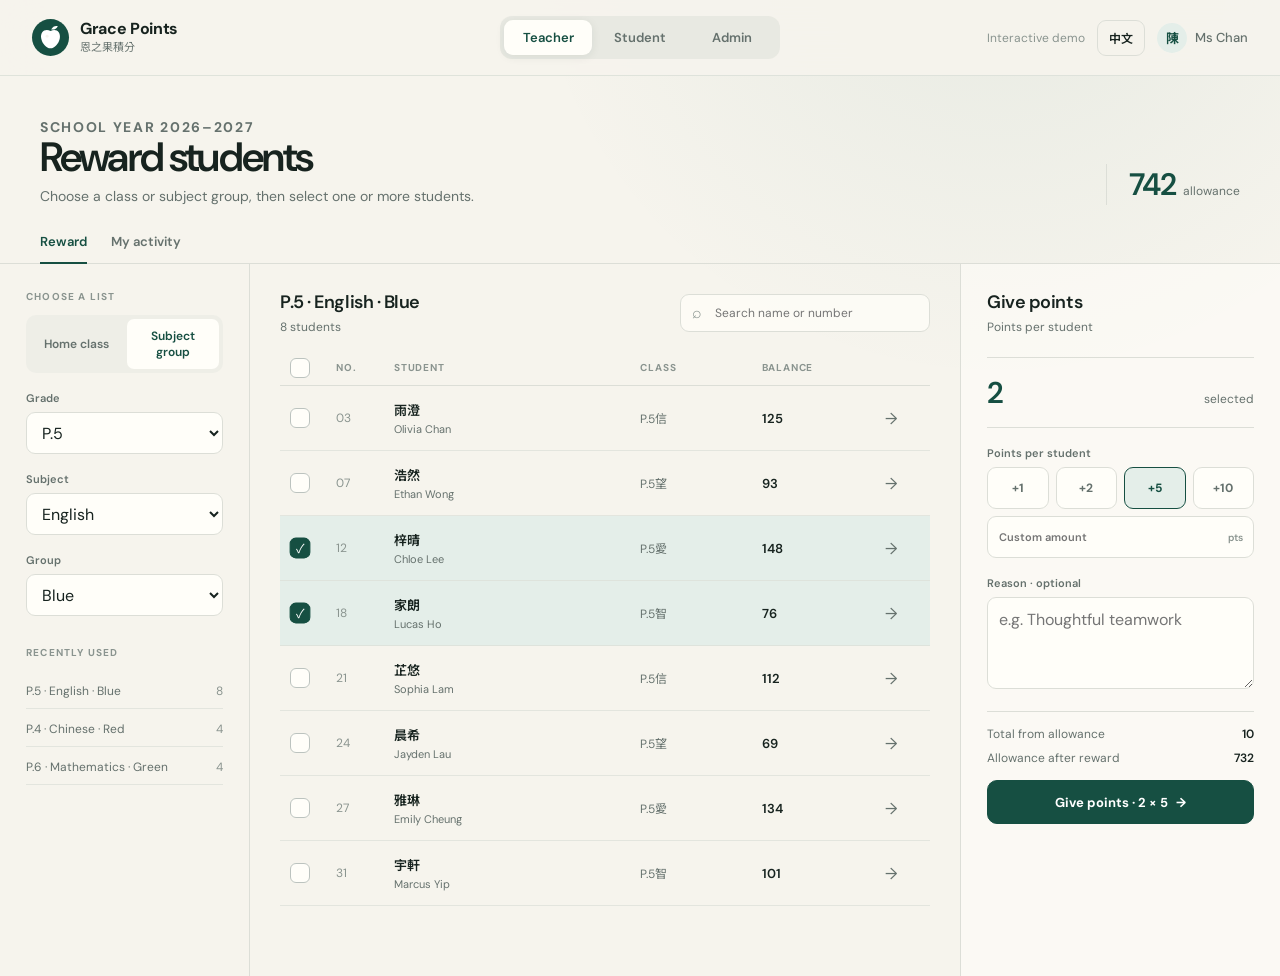
==== index.html @ 29c59f44 "Build interactive Grace Points demo" ====
<!doctype html>
<html lang="en">
  <head>
    <meta charset="UTF-8" />
    <meta name="viewport" content="width=device-width, initial-scale=1.0" />
    <meta name="theme-color" content="#164f42" />
    <meta
      name="description"
      content="Grace Points — a bilingual school reward system demo for Hong Kong primary schools."
    />
    <title>Grace Points · 恩之果積分</title>
    <link rel="preconnect" href="https://fonts.googleapis.com" />
    <link rel="preconnect" href="https://fonts.gstatic.com" crossorigin />
    <link
      href="https://fonts.googleapis.com/css2?family=DM+Sans:wght@400;500;600;700&family=Noto+Sans+TC:wght@400;500;600;700&display=swap"
      rel="stylesheet"
    />
    <link rel="stylesheet" href="styles.css" />
  </head>
  <body>
    <div class="app-shell">
      <header class="topbar">
        <button class="brand" type="button" data-role-target="teacher" aria-label="Grace Points home">
          <span class="brand-mark" aria-hidden="true">
            <svg viewBox="0 0 40 40" role="img">
              <path d="M21 8c2.4-4.1 5.7-5.7 9.8-4.8C28.9 7 25.6 8.7 21 8Z" />
              <path d="M20.1 10.4C11.7 6 4.6 12 6.2 21c1.5 8.1 7.6 15 13.8 15s12.3-6.9 13.8-15c1.6-9-5.5-15-13.7-10.6Z" />
              <circle cx="15" cy="18" r="2.2" />
            </svg>
          </span>
          <span class="brand-copy">
            <strong>Grace Points</strong>
            <small>恩之果積分</small>
          </span>
        </button>

        <nav class="role-switcher" aria-label="Demo role">
          <button class="role-button active" type="button" data-role-target="teacher">
            <span data-i18n="teacher">Teacher</span>
          </button>
          <button class="role-button" type="button" data-role-target="student">
            <span data-i18n="student">Student</span>
          </button>
          <button class="role-button" type="button" data-role-target="admin">
            <span data-i18n="admin">Admin</span>
          </button>
        </nav>

        <div class="topbar-actions">
          <span class="demo-badge" data-i18n="demo">Interactive demo</span>
          <button class="language-button" id="language-toggle" type="button" aria-label="Switch language">
            中文
          </button>
          <div class="account-identity" id="account-identity" aria-live="polite">
            <span class="avatar">陳</span>
            <span class="account-name">Ms Chan</span>
          </div>
        </div>
      </header>

      <main id="main-content" tabindex="-1"></main>

      <nav class="mobile-role-nav" aria-label="Demo role">
        <button class="mobile-role active" type="button" data-role-target="teacher">
          <span class="mobile-icon" aria-hidden="true">＋</span>
          <span data-i18n="teacher">Teacher</span>
        </button>
        <button class="mobile-role" type="button" data-role-target="student">
          <span class="mobile-icon" aria-hidden="true">◎</span>
          <span data-i18n="student">Student</span>
        </button>
        <button class="mobile-role" type="button" data-role-target="admin">
          <span class="mobile-icon" aria-hidden="true">⌁</span>
          <span data-i18n="admin">Admin</span>
        </button>
      </nav>
    </div>

    <div id="modal-root"></div>
    <div class="toast" id="toast" role="status" aria-live="polite"></div>

    <noscript>This demo needs JavaScript enabled.</noscript>
    <script src="app.js" defer></script>
  </body>
</html>
---- styles.css ----
:root {
  --ink: #17231f;
  --muted: #65716d;
  --soft: #8a948f;
  --paper: #f6f4ed;
  --surface: #fffef9;
  --surface-2: #eeeee7;
  --line: #dcded7;
  --jade: #164f42;
  --jade-2: #246c5a;
  --jade-soft: #e4eee9;
  --berry: #bd5d4c;
  --warning: #8a6123;
  --warning-soft: #f5e7c9;
  --danger: #9c4136;
  --danger-soft: #f6e2de;
  --shadow: 0 18px 60px rgba(27, 47, 40, 0.12);
  --font: "DM Sans", "Noto Sans TC", system-ui, sans-serif;
  --header-h: 76px;
}

* {
  box-sizing: border-box;
}

html {
  min-width: 320px;
  background: var(--paper);
  color: var(--ink);
  font-family: var(--font);
  scroll-behavior: smooth;
}

body {
  margin: 0;
  min-height: 100vh;
  background:
    radial-gradient(circle at 78% -10%, rgba(43, 112, 91, 0.08), transparent 30rem),
    var(--paper);
}

button,
input,
select,
textarea {
  color: inherit;
  font: inherit;
}

button {
  cursor: pointer;
}

button:focus-visible,
input:focus-visible,
select:focus-visible,
textarea:focus-visible {
  outline: 3px solid rgba(36, 108, 90, 0.24);
  outline-offset: 2px;
}

.sr-only {
  position: absolute;
  width: 1px;
  height: 1px;
  padding: 0;
  overflow: hidden;
  clip: rect(0, 0, 0, 0);
  white-space: nowrap;
  border: 0;
}

.app-shell {
  min-height: 100vh;
}

.topbar {
  position: sticky;
  top: 0;
  z-index: 30;
  display: grid;
  grid-template-columns: minmax(220px, 1fr) auto minmax(220px, 1fr);
  align-items: center;
  min-height: var(--header-h);
  padding: 0 32px;
  border-bottom: 1px solid rgba(22, 79, 66, 0.1);
  background: rgba(246, 244, 237, 0.92);
  backdrop-filter: blur(18px);
}

.brand {
  display: inline-flex;
  align-items: center;
  justify-self: start;
  gap: 11px;
  padding: 0;
  border: 0;
  background: transparent;
  text-align: left;
}

.brand-mark {
  display: grid;
  width: 37px;
  height: 37px;
  place-items: center;
  border-radius: 50%;
  background: var(--jade);
  color: #fff;
}

.brand-mark svg {
  width: 27px;
  fill: currentColor;
}

.brand-mark circle {
  fill: var(--paper);
}

.brand-copy {
  display: grid;
  line-height: 1.05;
}

.brand-copy strong {
  font-size: 16px;
  letter-spacing: -0.02em;
}

.brand-copy small {
  margin-top: 4px;
  color: var(--muted);
  font-size: 11px;
}

.role-switcher {
  display: flex;
  gap: 4px;
  padding: 4px;
  border-radius: 12px;
  background: rgba(226, 227, 220, 0.68);
}

.role-button {
  min-width: 88px;
  padding: 9px 14px;
  border: 0;
  border-radius: 9px;
  background: transparent;
  color: var(--muted);
  font-size: 13px;
  font-weight: 600;
  transition: 180ms ease;
}

.role-button:hover {
  color: var(--ink);
}

.role-button.active {
  background: var(--surface);
  box-shadow: 0 2px 10px rgba(27, 47, 40, 0.08);
  color: var(--jade);
}

.topbar-actions {
  display: flex;
  align-items: center;
  justify-self: end;
  gap: 12px;
}

.demo-badge {
  color: var(--soft);
  font-size: 12px;
}

.language-button {
  padding: 8px 11px;
  border: 1px solid var(--line);
  border-radius: 9px;
  background: transparent;
  font-size: 12px;
  font-weight: 600;
}

.language-button:hover {
  border-color: var(--jade-2);
  color: var(--jade);
}

.account-identity {
  display: flex;
  align-items: center;
  gap: 8px;
  color: var(--muted);
  font-size: 13px;
  font-weight: 500;
}

.avatar {
  display: grid;
  width: 30px;
  height: 30px;
  place-items: center;
  border-radius: 50%;
  background: var(--jade-soft);
  color: var(--jade);
  font-weight: 700;
}

#main-content {
  min-height: calc(100vh - var(--header-h));
}

.view-enter {
  animation: view-enter 420ms cubic-bezier(0.2, 0.75, 0.25, 1) both;
}

@keyframes view-enter {
  from {
    opacity: 0;
    transform: translateY(10px);
  }
  to {
    opacity: 1;
    transform: translateY(0);
  }
}

.page-heading {
  display: flex;
  align-items: flex-end;
  justify-content: space-between;
  gap: 24px;
  padding: 34px 40px 28px;
}

.eyebrow {
  margin: 0 0 7px;
  color: var(--jade-2);
  font-size: 11px;
  font-weight: 700;
  letter-spacing: 0.12em;
  text-transform: uppercase;
}

.page-heading h1,
.student-home h1,
.login-panel h1 {
  margin: 0;
  font-size: clamp(27px, 3.2vw, 43px);
  font-weight: 600;
  letter-spacing: -0.045em;
  line-height: 1.05;
}

.page-heading p,
.login-panel > p {
  max-width: 560px;
  margin: 8px 0 0;
  color: var(--muted);
  font-size: 14px;
}

.teacher-balance {
  display: flex;
  align-items: baseline;
  gap: 8px;
  padding-left: 22px;
  border-left: 1px solid var(--line);
  white-space: nowrap;
}

.teacher-balance strong {
  color: var(--jade);
  font-size: 31px;
  font-weight: 600;
  letter-spacing: -0.05em;
}

.teacher-balance span {
  color: var(--muted);
  font-size: 12px;
}

.teacher-tabs {
  display: flex;
  gap: 24px;
  padding: 0 40px;
  border-bottom: 1px solid var(--line);
}

.text-tab {
  position: relative;
  padding: 0 0 13px;
  border: 0;
  background: transparent;
  color: var(--muted);
  font-size: 13px;
  font-weight: 600;
}

.text-tab.active {
  color: var(--jade);
}

.text-tab.active::after {
  position: absolute;
  right: 0;
  bottom: -1px;
  left: 0;
  height: 2px;
  background: var(--jade);
  content: "";
}

.teacher-workspace {
  display: grid;
  grid-template-columns: 250px minmax(460px, 1fr) 320px;
  min-height: calc(100vh - 235px);
}

.scope-panel,
.reward-panel {
  padding: 26px;
}

.scope-panel {
  border-right: 1px solid var(--line);
}

.reward-panel {
  border-left: 1px solid var(--line);
  background: rgba(255, 254, 249, 0.54);
}

.sticky-panel {
  position: sticky;
  top: calc(var(--header-h) + 26px);
}

.section-label {
  display: block;
  margin-bottom: 12px;
  color: var(--soft);
  font-size: 10px;
  font-weight: 700;
  letter-spacing: 0.12em;
  text-transform: uppercase;
}

.mode-switch {
  display: grid;
  grid-template-columns: 1fr 1fr;
  gap: 4px;
  padding: 4px;
  border-radius: 10px;
  background: var(--surface-2);
}

.mode-switch button {
  padding: 9px 6px;
  border: 0;
  border-radius: 7px;
  background: transparent;
  color: var(--muted);
  font-size: 12px;
  font-weight: 600;
}

.mode-switch button.active {
  background: var(--surface);
  color: var(--jade);
}

.field-group {
  display: grid;
  gap: 7px;
  margin-top: 18px;
}

.field-group label {
  color: var(--muted);
  font-size: 11px;
  font-weight: 600;
}

.field-group select,
.field-group input,
.field-group textarea,
.custom-points input {
  width: 100%;
  border: 1px solid var(--line);
  border-radius: 9px;
  background: var(--surface);
}

.field-group select,
.field-group input {
  height: 42px;
  padding: 0 11px;
}

.field-group textarea {
  min-height: 92px;
  padding: 11px;
  resize: vertical;
}

.recent-lists {
  display: grid;
  gap: 3px;
  margin-top: 30px;
}

.recent-button {
  display: flex;
  align-items: center;
  justify-content: space-between;
  padding: 9px 0;
  border: 0;
  border-bottom: 1px solid rgba(220, 222, 215, 0.7);
  background: transparent;
  color: var(--muted);
  font-size: 12px;
  text-align: left;
}

.recent-button span:last-child {
  color: var(--soft);
}

.roster-panel {
  min-width: 0;
  padding: 26px 30px 70px;
}

.roster-toolbar {
  display: flex;
  align-items: center;
  justify-content: space-between;
  gap: 16px;
  margin-bottom: 15px;
}

.roster-title h2,
.reward-panel h2,
.activity-section h2,
.admin-section h2 {
  margin: 0;
  font-size: 18px;
  font-weight: 600;
  letter-spacing: -0.025em;
}

.roster-title p,
.reward-panel h2 + p,
.admin-section h2 + p {
  margin: 5px 0 0;
  color: var(--muted);
  font-size: 12px;
}

.search-box {
  position: relative;
  width: min(250px, 40%);
}

.search-box::before {
  position: absolute;
  top: 50%;
  left: 12px;
  color: var(--soft);
  content: "⌕";
  transform: translateY(-54%);
}

.search-box input {
  width: 100%;
  height: 38px;
  padding: 0 12px 0 34px;
  border: 1px solid var(--line);
  border-radius: 9px;
  background: rgba(255, 254, 249, 0.72);
  font-size: 12px;
}

.roster-header,
.student-row {
  display: grid;
  grid-template-columns: 36px 48px minmax(180px, 1.7fr) 0.8fr 0.75fr 44px;
  align-items: center;
  gap: 10px;
}

.roster-header {
  min-height: 36px;
  padding: 0 10px;
  border-bottom: 1px solid var(--line);
  color: var(--soft);
  font-size: 10px;
  font-weight: 700;
  letter-spacing: 0.08em;
  text-transform: uppercase;
}

.student-row {
  min-height: 65px;
  padding: 8px 10px;
  border-bottom: 1px solid rgba(220, 222, 215, 0.7);
  transition: background 160ms ease, padding 160ms ease;
}

.student-row:hover {
  background: rgba(255, 254, 249, 0.7);
}

.student-row.selected {
  background: var(--jade-soft);
}

.check-control {
  display: grid;
  width: 20px;
  height: 20px;
  place-items: center;
  border: 1px solid #bcc3bf;
  border-radius: 6px;
  background: var(--surface);
  color: transparent;
  font-size: 12px;
  transition: 160ms ease;
}

.check-control.checked {
  border-color: var(--jade);
  background: var(--jade);
  color: #fff;
  transform: scale(1.04);
}

.row-selector,
.select-all-button,
.student-detail-button {
  padding: 0;
  border: 0;
  background: transparent;
}

.student-number {
  color: var(--soft);
  font-size: 12px;
  font-variant-numeric: tabular-nums;
}

.student-name {
  display: grid;
  gap: 3px;
  min-width: 0;
}

.student-name strong {
  overflow: hidden;
  font-size: 13px;
  font-weight: 600;
  text-overflow: ellipsis;
  white-space: nowrap;
}

.student-name small {
  overflow: hidden;
  color: var(--muted);
  font-size: 11px;
  text-overflow: ellipsis;
  white-space: nowrap;
}

.class-tag {
  color: var(--muted);
  font-size: 12px;
}

.point-balance {
  font-size: 13px;
  font-weight: 600;
  font-variant-numeric: tabular-nums;
}

.student-detail-button {
  display: grid;
  width: 30px;
  height: 30px;
  place-items: center;
  border-radius: 50%;
  color: var(--muted);
}

.student-detail-button:hover {
  background: var(--surface);
  color: var(--jade);
}

.empty-state {
  padding: 64px 20px;
  color: var(--muted);
  text-align: center;
}

.empty-state strong {
  display: block;
  margin-bottom: 6px;
  color: var(--ink);
}

.reward-panel h2 + p {
  margin-bottom: 22px;
}

.selection-count {
  display: flex;
  align-items: baseline;
  justify-content: space-between;
  padding: 15px 0;
  border-top: 1px solid var(--line);
  border-bottom: 1px solid var(--line);
}

.selection-count strong {
  color: var(--jade);
  font-size: 30px;
  font-weight: 600;
  letter-spacing: -0.05em;
}

.selection-count span {
  color: var(--muted);
  font-size: 12px;
}

.quick-points {
  display: grid;
  grid-template-columns: repeat(4, 1fr);
  gap: 7px;
}

.point-button {
  height: 42px;
  border: 1px solid var(--line);
  border-radius: 9px;
  background: var(--surface);
  color: var(--muted);
  font-size: 12px;
  font-weight: 700;
  transition: 160ms ease;
}

.point-button:hover,
.point-button.active {
  border-color: var(--jade);
  background: var(--jade-soft);
  color: var(--jade);
}

.custom-points {
  position: relative;
}

.custom-points input {
  height: 42px;
  padding: 0 50px 0 11px;
}

.custom-points span {
  position: absolute;
  top: 50%;
  right: 11px;
  color: var(--soft);
  font-size: 10px;
  transform: translateY(-50%);
}

.award-summary {
  display: grid;
  gap: 8px;
  margin-top: 22px;
  padding: 14px 0;
  border-top: 1px solid var(--line);
}

.summary-row {
  display: flex;
  justify-content: space-between;
  color: var(--muted);
  font-size: 12px;
}

.summary-row strong {
  color: var(--ink);
  font-weight: 600;
}

.summary-row.negative strong {
  color: var(--danger);
}

.balance-warning {
  margin: 1px 0 10px;
  padding: 9px 10px;
  border-radius: 8px;
  background: var(--warning-soft);
  color: var(--warning);
  font-size: 11px;
  line-height: 1.4;
}

.primary-button,
.secondary-button,
.danger-button {
  display: inline-flex;
  min-height: 44px;
  align-items: center;
  justify-content: center;
  gap: 8px;
  padding: 0 16px;
  border-radius: 10px;
  font-size: 13px;
  font-weight: 700;
  transition: 180ms ease;
}

.primary-button {
  border: 1px solid var(--jade);
  background: var(--jade);
  color: #fff;
}

.primary-button:hover:not(:disabled) {
  background: var(--jade-2);
  transform: translateY(-1px);
}

.primary-button:disabled {
  cursor: not-allowed;
  opacity: 0.38;
}

.secondary-button {
  border: 1px solid var(--line);
  background: var(--surface);
  color: var(--ink);
}

.secondary-button:hover {
  border-color: var(--jade-2);
  color: var(--jade);
}

.danger-button {
  border: 1px solid var(--danger);
  background: var(--danger);
  color: #fff;
}

.full-button {
  width: 100%;
}

.mobile-points-control {
  display: none;
}

.activity-section,
.admin-content {
  padding: 30px 40px 80px;
}

.table-wrap {
  margin-top: 18px;
  overflow-x: auto;
  border-top: 1px solid var(--line);
}

.data-table {
  width: 100%;
  border-collapse: collapse;
  font-size: 12px;
  text-align: left;
}

.data-table th {
  padding: 12px 10px;
  color: var(--soft);
  font-size: 10px;
  letter-spacing: 0.08em;
  text-transform: uppercase;
}

.data-table td {
  padding: 15px 10px;
  border-top: 1px solid rgba(220, 222, 215, 0.75);
  color: var(--muted);
  vertical-align: middle;
}

.data-table td strong {
  color: var(--ink);
  font-weight: 600;
}

.inline-action {
  padding: 6px 0;
  border: 0;
  background: transparent;
  color: var(--jade-2);
  font-size: 11px;
  font-weight: 700;
}

.inline-action[disabled] {
  cursor: default;
  color: var(--soft);
}

.status-label {
  display: inline-flex;
  align-items: center;
  gap: 6px;
  white-space: nowrap;
}

.status-label::before {
  width: 7px;
  height: 7px;
  border-radius: 50%;
  background: var(--jade-2);
  content: "";
}

.status-label.reversed::before {
  background: var(--soft);
}

.student-login-view {
  display: grid;
  min-height: calc(100vh - var(--header-h));
  grid-template-columns: minmax(0, 1.1fr) minmax(420px, 0.9fr);
}

.login-atmosphere {
  position: relative;
  display: flex;
  min-height: 640px;
  flex-direction: column;
  justify-content: flex-end;
  overflow: hidden;
  padding: clamp(36px, 6vw, 84px);
  background: var(--jade);
  color: #fff;
}

.orchard-pattern {
  position: absolute;
  inset: 0;
  opacity: 0.95;
  background:
    radial-gradient(circle at 70% 24%, rgba(255, 254, 249, 0.94) 0 3.4%, transparent 3.6%),
    radial-gradient(circle at 78% 31%, rgba(189, 93, 76, 0.92) 0 8%, transparent 8.2%),
    radial-gradient(circle at 56% 45%, rgba(255, 254, 249, 0.13) 0 16%, transparent 16.2%),
    radial-gradient(circle at 18% 14%, rgba(255, 254, 249, 0.1) 0 22%, transparent 22.2%),
    linear-gradient(148deg, transparent 45%, rgba(255, 255, 255, 0.07) 45.2% 45.6%, transparent 45.8%);
  transform: scale(1.05);
  animation: atmosphere-drift 10s ease-in-out infinite alternate;
}

@keyframes atmosphere-drift {
  to {
    transform: scale(1.1) translate3d(-1%, 1%, 0);
  }
}

.login-atmosphere-copy {
  position: relative;
  max-width: 520px;
  z-index: 1;
}

.login-atmosphere-copy .eyebrow {
  color: rgba(255, 255, 255, 0.65);
}

.login-atmosphere-copy h2 {
  max-width: 480px;
  margin: 0;
  font-size: clamp(40px, 5.6vw, 76px);
  font-weight: 500;
  letter-spacing: -0.06em;
  line-height: 0.98;
}

.login-atmosphere-copy p {
  max-width: 390px;
  margin: 20px 0 0;
  color: rgba(255, 255, 255, 0.72);
  font-size: 14px;
  line-height: 1.6;
}

.login-panel-wrap {
  display: grid;
  place-items: center;
  padding: 40px;
}

.login-panel {
  width: min(430px, 100%);
}

.login-panel h1 {
  font-size: 34px;
}

.choice-row {
  display: grid;
  grid-template-columns: repeat(6, 1fr);
  gap: 6px;
}

.choice-row.classes {
  grid-template-columns: repeat(4, 1fr);
}

.choice-button {
  height: 42px;
  border: 1px solid var(--line);
  border-radius: 9px;
  background: var(--surface);
  color: var(--muted);
  font-weight: 600;
}

.choice-button.active {
  border-color: var(--jade);
  background: var(--jade-soft);
  color: var(--jade);
}

.number-display {
  display: flex;
  height: 52px;
  align-items: center;
  justify-content: space-between;
  padding: 0 16px;
  border: 1px solid var(--line);
  border-radius: 10px;
  background: var(--surface);
}

.number-display span {
  color: var(--muted);
  font-size: 12px;
}

.number-display strong {
  min-width: 26px;
  color: var(--jade);
  font-size: 21px;
  text-align: right;
}

.number-pad {
  display: grid;
  grid-template-columns: repeat(3, 1fr);
  gap: 7px;
  margin-top: 8px;
}

.number-key {
  height: 45px;
  border: 1px solid var(--line);
  border-radius: 9px;
  background: transparent;
  font-weight: 600;
}

.number-key:hover {
  background: var(--surface);
}

.demo-hint {
  margin-top: 14px;
  padding-top: 14px;
  border-top: 1px solid var(--line);
  color: var(--muted);
  font-size: 11px;
}

.demo-hint button {
  padding: 0;
  border: 0;
  background: transparent;
  color: var(--jade);
  font-weight: 700;
}

.login-error {
  min-height: 17px;
  margin: 8px 0 0;
  color: var(--danger);
  font-size: 11px;
}

.student-home {
  padding: 38px 6vw 90px;
}

.student-topline {
  display: flex;
  align-items: flex-start;
  justify-content: space-between;
  gap: 20px;
}

.student-balance-stage {
  display: grid;
  min-height: 270px;
  grid-template-columns: 1fr auto;
  align-items: end;
  margin-top: 36px;
  padding: clamp(28px, 5vw, 64px);
  overflow: hidden;
  border-radius: 20px;
  background: var(--jade);
  color: #fff;
}

.student-balance-stage > div:first-child {
  align-self: center;
}

.student-balance-stage span {
  color: rgba(255, 255, 255, 0.65);
  font-size: 12px;
}

.student-balance-stage strong {
  display: block;
  margin-top: 6px;
  font-size: clamp(65px, 12vw, 132px);
  font-weight: 500;
  letter-spacing: -0.08em;
  line-height: 0.8;
}

.balance-fruit {
  position: relative;
  width: clamp(120px, 18vw, 220px);
  aspect-ratio: 1;
  border: 1px solid rgba(255, 255, 255, 0.24);
  border-radius: 50%;
}

.balance-fruit::before,
.balance-fruit::after {
  position: absolute;
  border-radius: 50%;
  content: "";
}

.balance-fruit::before {
  inset: 18%;
  background: var(--berry);
}

.balance-fruit::after {
  width: 17%;
  height: 17%;
  top: 17%;
  right: 23%;
  background: #fff;
}

.history-layout {
  display: grid;
  grid-template-columns: minmax(0, 1fr) 240px;
  gap: 56px;
  margin-top: 46px;
}

.history-list {
  border-top: 1px solid var(--line);
}

.history-row {
  display: grid;
  grid-template-columns: 50px minmax(180px, 1fr) 130px 90px;
  align-items: center;
  gap: 12px;
  min-height: 74px;
  border-bottom: 1px solid var(--line);
}

.history-icon {
  display: grid;
  width: 34px;
  height: 34px;
  place-items: center;
  border-radius: 50%;
  background: var(--jade-soft);
  color: var(--jade);
  font-weight: 700;
}

.history-icon.redeem {
  background: var(--danger-soft);
  color: var(--danger);
}

.history-copy strong {
  display: block;
  font-size: 13px;
  font-weight: 600;
}

.history-copy small,
.history-meta {
  color: var(--muted);
  font-size: 11px;
}

.history-amount {
  font-weight: 700;
  text-align: right;
}

.history-amount.positive {
  color: var(--jade);
}

.history-amount.negative {
  color: var(--danger);
}

.year-summary {
  position: sticky;
  top: calc(var(--header-h) + 30px);
  align-self: start;
  padding-left: 22px;
  border-left: 1px solid var(--line);
}

.year-summary dl {
  margin: 0;
}

.year-summary div {
  padding: 13px 0;
  border-bottom: 1px solid var(--line);
}

.year-summary dt {
  color: var(--muted);
  font-size: 11px;
}

.year-summary dd {
  margin: 4px 0 0;
  font-size: 19px;
  font-weight: 600;
}

.admin-metrics {
  display: grid;
  grid-template-columns: repeat(4, 1fr);
  border-top: 1px solid var(--line);
  border-bottom: 1px solid var(--line);
}

.metric {
  padding: 24px 26px;
  border-right: 1px solid var(--line);
}

.metric:last-child {
  border-right: 0;
}

.metric span {
  color: var(--muted);
  font-size: 11px;
}

.metric strong {
  display: block;
  margin-top: 7px;
  font-size: 29px;
  font-weight: 600;
  letter-spacing: -0.05em;
}

.admin-grid {
  display: grid;
  grid-template-columns: minmax(0, 1.35fr) minmax(300px, 0.65fr);
  gap: 56px;
  margin-top: 42px;
}

.admin-section-heading {
  display: flex;
  align-items: flex-start;
  justify-content: space-between;
  gap: 16px;
}

.teacher-spending-list {
  margin-top: 22px;
  border-top: 1px solid var(--line);
}

.spending-row {
  display: grid;
  grid-template-columns: minmax(120px, 0.8fr) minmax(140px, 1.4fr) 62px 62px 76px;
  align-items: center;
  gap: 16px;
  min-height: 61px;
  border-bottom: 1px solid var(--line);
  font-size: 12px;
}

.spending-name strong {
  display: block;
}

.spending-name small {
  color: var(--muted);
}

.spending-track {
  height: 5px;
  overflow: hidden;
  border-radius: 5px;
  background: var(--surface-2);
}

.spending-fill {
  height: 100%;
  border-radius: inherit;
  background: var(--jade-2);
  transform-origin: left;
  animation: grow-bar 700ms 140ms cubic-bezier(0.2, 0.75, 0.25, 1) both;
}

@keyframes grow-bar {
  from { transform: scaleX(0); }
  to { transform: scaleX(1); }
}

.negative-number {
  color: var(--danger);
}

.rollover-panel {
  padding: 25px;
  border-radius: 16px;
  background: var(--jade);
  color: #fff;
}

.rollover-panel .eyebrow {
  color: rgba(255, 255, 255, 0.62);
}

.rollover-panel h2 {
  max-width: 250px;
  font-size: 26px;
  line-height: 1.1;
}

.rollover-panel p {
  color: rgba(255, 255, 255, 0.67);
  line-height: 1.5;
}

.rollover-list {
  display: grid;
  gap: 9px;
  margin: 22px 0;
  padding: 0;
  list-style: none;
  color: rgba(255, 255, 255, 0.82);
  font-size: 12px;
}

.rollover-list li::before {
  margin-right: 8px;
  color: #bcd7cd;
  content: "✓";
}

.rollover-panel .secondary-button {
  border-color: rgba(255, 255, 255, 0.22);
  background: #fff;
  color: var(--jade);
}

.modal-backdrop {
  position: fixed;
  inset: 0;
  z-index: 80;
  display: grid;
  place-items: center;
  padding: 20px;
  background: rgba(14, 28, 23, 0.48);
  backdrop-filter: blur(7px);
  animation: fade-in 180ms ease both;
}

@keyframes fade-in {
  from { opacity: 0; }
  to { opacity: 1; }
}

.modal {
  width: min(480px, 100%);
  max-height: min(720px, 88vh);
  overflow-y: auto;
  padding: 28px;
  border-radius: 17px;
  background: var(--surface);
  box-shadow: var(--shadow);
  animation: modal-enter 240ms cubic-bezier(0.2, 0.75, 0.25, 1) both;
}

@keyframes modal-enter {
  from { opacity: 0; transform: translateY(14px) scale(0.98); }
  to { opacity: 1; transform: translateY(0) scale(1); }
}

.modal-kicker {
  color: var(--jade-2);
  font-size: 10px;
  font-weight: 700;
  letter-spacing: 0.12em;
  text-transform: uppercase;
}

.modal h2 {
  margin: 8px 0 9px;
  font-size: 27px;
  font-weight: 600;
  letter-spacing: -0.04em;
}

.modal p {
  color: var(--muted);
  font-size: 13px;
  line-height: 1.55;
}

.modal-summary {
  margin: 22px 0;
  padding: 14px 0;
  border-top: 1px solid var(--line);
  border-bottom: 1px solid var(--line);
}

.modal-actions {
  display: flex;
  justify-content: flex-end;
  gap: 9px;
  margin-top: 22px;
}

.toast {
  position: fixed;
  right: 24px;
  bottom: 24px;
  z-index: 120;
  max-width: min(390px, calc(100vw - 32px));
  padding: 13px 17px;
  border-radius: 10px;
  background: var(--ink);
  box-shadow: var(--shadow);
  color: #fff;
  font-size: 12px;
  opacity: 0;
  pointer-events: none;
  transform: translateY(12px);
  transition: 220ms ease;
}

.toast.show {
  opacity: 1;
  transform: translateY(0);
}

.mobile-role-nav {
  display: none;
}

@media (max-width: 1080px) {
  .teacher-workspace {
    grid-template-columns: 210px minmax(410px, 1fr) 280px;
  }

  .scope-panel,
  .reward-panel {
    padding: 22px 18px;
  }

  .roster-panel {
    padding-right: 20px;
    padding-left: 20px;
  }

  .student-row,
  .roster-header {
    grid-template-columns: 34px 38px minmax(150px, 1.7fr) 0.7fr 0.65fr 36px;
  }

  .topbar {
    padding: 0 22px;
  }

  .demo-badge,
  .account-name {
    display: none;
  }
}

@media (max-width: 860px) {
  :root {
    --header-h: 66px;
  }

  body {
    padding-bottom: 68px;
  }

  .topbar {
    grid-template-columns: 1fr auto;
    min-height: var(--header-h);
    padding: 0 17px;
  }

  .role-switcher,
  .account-identity {
    display: none;
  }

  .brand-mark {
    width: 34px;
    height: 34px;
  }

  .brand-copy strong {
    font-size: 14px;
  }

  .topbar-actions {
    grid-column: 2;
  }

  .mobile-role-nav {
    position: fixed;
    right: 0;
    bottom: 0;
    left: 0;
    z-index: 50;
    display: grid;
    grid-template-columns: repeat(3, 1fr);
    min-height: 68px;
    border-top: 1px solid var(--line);
    background: rgba(255, 254, 249, 0.96);
    backdrop-filter: blur(18px);
  }

  .mobile-role {
    display: grid;
    place-content: center;
    gap: 3px;
    border: 0;
    background: transparent;
    color: var(--soft);
    font-size: 10px;
    font-weight: 600;
  }

  .mobile-role.active {
    color: var(--jade);
  }

  .mobile-icon {
    font-size: 18px;
    line-height: 1;
  }

  .page-heading {
    align-items: flex-start;
    padding: 25px 20px 21px;
  }

  .page-heading h1 {
    font-size: 29px;
  }

  .page-heading p {
    font-size: 12px;
  }

  .teacher-balance {
    padding-left: 15px;
  }

  .teacher-balance strong {
    font-size: 24px;
  }

  .teacher-tabs {
    padding: 0 20px;
  }

  .teacher-workspace {
    display: block;
  }

  .scope-panel {
    border-right: 0;
    border-bottom: 1px solid var(--line);
  }

  .scope-panel .sticky-panel {
    position: static;
    display: grid;
    grid-template-columns: 1fr 1fr 1fr;
    gap: 10px;
  }

  .scope-panel .section-label,
  .scope-panel .mode-switch,
  .scope-panel .recent-lists,
  .scope-panel .field-group:first-of-type {
    display: none;
  }

  .scope-panel .field-group {
    margin-top: 0;
  }

  .roster-panel {
    padding: 21px 20px;
  }

  .reward-panel {
    position: sticky;
    bottom: 68px;
    z-index: 20;
    padding: 15px 20px;
    border-top: 1px solid var(--line);
    border-left: 0;
    background: rgba(255, 254, 249, 0.97);
    backdrop-filter: blur(16px);
  }

  .reward-panel .sticky-panel {
    position: static;
    display: grid;
    grid-template-columns: 76px minmax(0, 1fr);
    align-items: center;
    gap: 12px;
  }

  .reward-panel h2,
  .reward-panel h2 + p,
  .reward-panel .selection-count,
  .reward-panel .field-group,
  .reward-panel .award-summary,
  .reward-panel .balance-warning {
    display: none;
  }

  .reward-panel .quick-points {
    display: flex;
  }

  .reward-panel .point-button {
    width: 42px;
  }

  .reward-panel .custom-points {
    display: none;
  }

  .mobile-points-control {
    position: relative;
    display: block;
  }

  .mobile-points-control input {
    width: 100%;
    height: 44px;
    padding: 0 27px 0 10px;
    border: 1px solid var(--line);
    border-radius: 10px;
    background: var(--surface);
    font-weight: 700;
  }

  .mobile-points-control span {
    position: absolute;
    top: 50%;
    right: 9px;
    color: var(--soft);
    font-size: 9px;
    transform: translateY(-50%);
  }

  .reward-panel .primary-button {
    width: 100%;
    white-space: nowrap;
  }

  .activity-section,
  .admin-content {
    padding: 24px 20px 80px;
  }

  .student-login-view {
    display: block;
  }

  .login-atmosphere {
    min-height: 280px;
    justify-content: flex-end;
    padding: 34px 24px;
  }

  .login-atmosphere-copy h2 {
    max-width: 310px;
    font-size: 43px;
  }

  .login-atmosphere-copy p {
    display: none;
  }

  .login-panel-wrap {
    padding: 32px 20px 55px;
  }

  .student-home {
    padding: 26px 20px 70px;
  }

  .student-balance-stage {
    min-height: 230px;
    margin-top: 25px;
    padding: 28px;
  }

  .history-layout {
    display: block;
    margin-top: 34px;
  }

  .year-summary {
    position: static;
    margin-top: 32px;
    padding-left: 0;
    border-top: 1px solid var(--line);
    border-left: 0;
  }

  .admin-metrics {
    grid-template-columns: 1fr 1fr;
  }

  .metric:nth-child(2) {
    border-right: 0;
  }

  .metric:nth-child(-n + 2) {
    border-bottom: 1px solid var(--line);
  }

  .admin-grid {
    display: block;
  }

  .rollover-panel {
    margin-top: 38px;
  }
}

@media (max-width: 560px) {
  .brand-copy small {
    display: none;
  }

  .page-heading {
    display: block;
  }

  .teacher-balance {
    margin-top: 18px;
    padding: 10px 0 0;
    border-top: 1px solid var(--line);
    border-left: 0;
  }

  .scope-panel .sticky-panel {
    grid-template-columns: repeat(2, 1fr);
  }

  .scope-panel .field-group:last-of-type {
    grid-column: 1 / -1;
  }

  .roster-toolbar {
    display: block;
  }

  .search-box {
    width: 100%;
    margin-top: 13px;
  }

  .roster-header,
  .student-row {
    grid-template-columns: 31px 30px minmax(140px, 1fr) 55px 31px;
  }

  .roster-header span:nth-child(4),
  .student-row .class-tag {
    display: none;
  }

  .roster-header span:nth-child(5),
  .student-row .point-balance {
    grid-column: 4;
  }

  .roster-header span:nth-child(6),
  .student-row .student-detail-button {
    grid-column: 5;
  }

  .student-row {
    min-height: 61px;
    padding-right: 4px;
    padding-left: 4px;
  }

  .roster-header {
    padding-right: 4px;
    padding-left: 4px;
  }

  .quick-points .point-button:nth-child(3),
  .quick-points .point-button:nth-child(4) {
    display: none;
  }

  .student-topline {
    display: block;
  }

  .student-topline .secondary-button {
    margin-top: 16px;
  }

  .student-balance-stage {
    min-height: 200px;
  }

  .balance-fruit {
    width: 100px;
    margin-right: -34px;
  }

  .history-row {
    grid-template-columns: 42px minmax(135px, 1fr) 64px;
    gap: 7px;
  }

  .history-meta {
    display: none;
  }

  .admin-metrics {
    grid-template-columns: 1fr 1fr;
  }

  .metric {
    padding: 18px;
  }

  .metric strong {
    font-size: 23px;
  }

  .spending-row {
    grid-template-columns: minmax(100px, 1fr) 54px 54px 64px;
  }

  .spending-track {
    display: none;
  }

  .admin-section-heading {
    display: block;
  }

  .admin-section-heading .secondary-button {
    margin-top: 14px;
  }

  .modal {
    padding: 23px;
  }

  .toast {
    right: 16px;
    bottom: 84px;
    left: 16px;
  }
}

@media (prefers-reduced-motion: reduce) {
  *,
  *::before,
  *::after {
    scroll-behavior: auto !important;
    animation-duration: 0.01ms !important;
    animation-iteration-count: 1 !important;
    transition-duration: 0.01ms !important;
  }
}
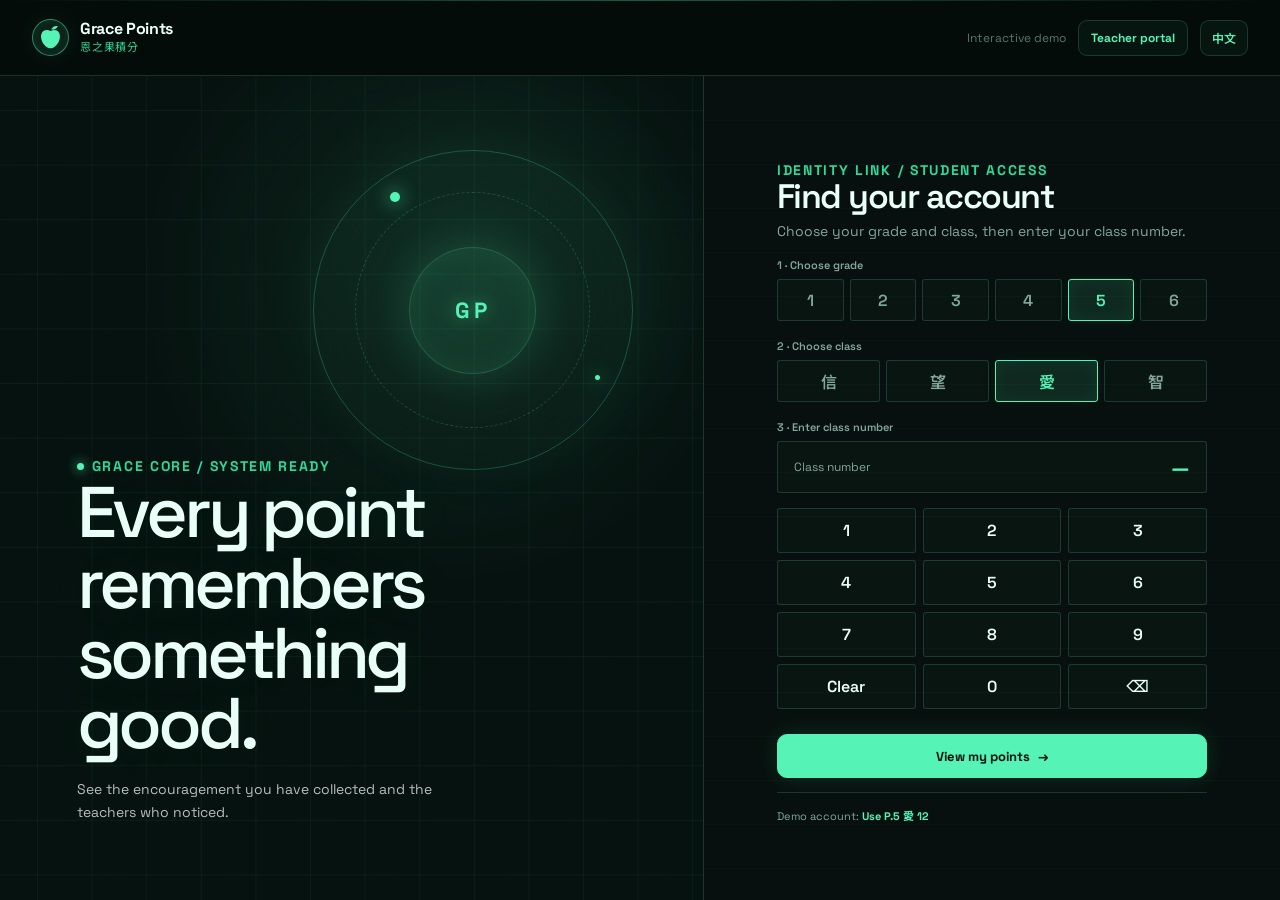
==== commit e60ef753: "Reimagine Grace Points as cyber command system" ====
--- a/index.html
+++ b/index.html
@@ -12,15 +12,15 @@
     <link rel="preconnect" href="https://fonts.googleapis.com" />
     <link rel="preconnect" href="https://fonts.gstatic.com" crossorigin />
     <link
-      href="https://fonts.googleapis.com/css2?family=DM+Sans:wght@400;500;600;700&family=Noto+Sans+TC:wght@400;500;600;700&display=swap"
+      href="https://fonts.googleapis.com/css2?family=Noto+Sans+TC:wght@400;500;600;700&family=Space+Grotesk:wght@400;500;600;700&display=swap"
       rel="stylesheet"
     />
-    <link rel="stylesheet" href="styles.css" />
+    <link rel="stylesheet" href="styles.css?v=4" />
   </head>
-  <body>
+  <body data-page="student">
     <div class="app-shell">
-      <header class="topbar">
-        <button class="brand" type="button" data-role-target="teacher" aria-label="Grace Points home">
+      <header class="topbar page-topbar">
+        <a class="brand" href="index.html" aria-label="Grace Points student home">
           <span class="brand-mark" aria-hidden="true">
             <svg viewBox="0 0 40 40" role="img">
               <path d="M21 8c2.4-4.1 5.7-5.7 9.8-4.8C28.9 7 25.6 8.7 21 8Z" />
@@ -32,54 +32,24 @@
             <strong>Grace Points</strong>
             <small>恩之果積分</small>
           </span>
-        </button>
-
-        <nav class="role-switcher" aria-label="Demo role">
-          <button class="role-button active" type="button" data-role-target="teacher">
-            <span data-i18n="teacher">Teacher</span>
-          </button>
-          <button class="role-button" type="button" data-role-target="student">
-            <span data-i18n="student">Student</span>
-          </button>
-          <button class="role-button" type="button" data-role-target="admin">
-            <span data-i18n="admin">Admin</span>
-          </button>
-        </nav>
+        </a>
 
         <div class="topbar-actions">
           <span class="demo-badge" data-i18n="demo">Interactive demo</span>
+          <a class="portal-link" href="teacher.html" data-i18n="teacherPortal">Teacher portal</a>
           <button class="language-button" id="language-toggle" type="button" aria-label="Switch language">
             中文
           </button>
-          <div class="account-identity" id="account-identity" aria-live="polite">
-            <span class="avatar">陳</span>
-            <span class="account-name">Ms Chan</span>
-          </div>
         </div>
       </header>
 
       <main id="main-content" tabindex="-1"></main>
-
-      <nav class="mobile-role-nav" aria-label="Demo role">
-        <button class="mobile-role active" type="button" data-role-target="teacher">
-          <span class="mobile-icon" aria-hidden="true">＋</span>
-          <span data-i18n="teacher">Teacher</span>
-        </button>
-        <button class="mobile-role" type="button" data-role-target="student">
-          <span class="mobile-icon" aria-hidden="true">◎</span>
-          <span data-i18n="student">Student</span>
-        </button>
-        <button class="mobile-role" type="button" data-role-target="admin">
-          <span class="mobile-icon" aria-hidden="true">⌁</span>
-          <span data-i18n="admin">Admin</span>
-        </button>
-      </nav>
     </div>
 
     <div id="modal-root"></div>
     <div class="toast" id="toast" role="status" aria-live="polite"></div>
 
     <noscript>This demo needs JavaScript enabled.</noscript>
-    <script src="app.js" defer></script>
+    <script src="app.js?v=4" defer></script>
   </body>
 </html>
--- a/styles.css
+++ b/styles.css
@@ -1429,6 +1429,57 @@
   }
 }
 
+@media (min-width: 861px) and (max-height: 800px) {
+  .page-heading {
+    padding-top: 25px;
+    padding-bottom: 20px;
+  }
+
+  .scope-panel,
+  .reward-panel {
+    padding-top: 18px;
+    padding-bottom: 18px;
+  }
+
+  .roster-panel {
+    padding-top: 18px;
+  }
+
+  .reward-panel h2 + p {
+    margin-bottom: 12px;
+  }
+
+  .selection-count {
+    padding: 9px 0;
+  }
+
+  .selection-count strong {
+    font-size: 25px;
+  }
+
+  .reward-panel .field-group {
+    margin-top: 11px;
+  }
+
+  .reward-panel .point-button,
+  .reward-panel .custom-points input {
+    height: 36px;
+  }
+
+  .reward-panel .field-group textarea {
+    min-height: 54px;
+  }
+
+  .award-summary {
+    margin-top: 11px;
+    padding: 8px 0;
+  }
+
+  .reward-panel .primary-button {
+    min-height: 40px;
+  }
+}
+
 @media (max-width: 860px) {
   :root {
     --header-h: 66px;
@@ -1827,6 +1878,1414 @@
   }
 }
 
+.page-topbar {
+  grid-template-columns: minmax(210px, 1fr) auto;
+}
+
+.brand {
+  color: inherit;
+  text-decoration: none;
+}
+
+.portal-link {
+  display: inline-flex;
+  min-height: 36px;
+  align-items: center;
+  justify-content: center;
+  padding: 0 12px;
+  border: 1px solid var(--line);
+  border-radius: 9px;
+  background: var(--surface);
+  color: var(--jade);
+  font-size: 12px;
+  font-weight: 700;
+  text-decoration: none;
+}
+
+.portal-link:hover {
+  border-color: var(--jade-2);
+}
+
+.portal-link.subtle-link {
+  border-color: transparent;
+  background: transparent;
+  color: var(--muted);
+}
+
+[hidden] {
+  display: none !important;
+}
+
+.teacher-page {
+  min-height: calc(100vh - var(--header-h));
+}
+
+.compact-teacher-bar {
+  display: flex;
+  min-height: 58px;
+  align-items: stretch;
+  justify-content: space-between;
+  border-bottom: 1px solid var(--line);
+}
+
+.compact-teacher-bar .teacher-tabs {
+  align-items: flex-end;
+  padding: 0 28px;
+  border-bottom: 0;
+}
+
+.compact-balance {
+  align-self: center;
+  margin-right: 28px;
+}
+
+.compact-balance strong {
+  font-size: 23px;
+}
+
+.compact-workspace {
+  position: relative;
+  min-height: calc(100vh - var(--header-h) - 58px);
+}
+
+.compact-roster-panel {
+  padding: 0 28px 20px;
+}
+
+.filter-toolbar {
+  display: grid;
+  grid-template-columns: 190px 105px 125px minmax(230px, 1fr);
+  gap: 10px;
+  align-items: end;
+  margin: 0 -28px;
+  padding: 12px 28px;
+  border-bottom: 1px solid var(--line);
+  background: rgba(255, 254, 249, 0.48);
+}
+
+.filter-toolbar:has(#group-filter) {
+  grid-template-columns: 190px 105px 140px 125px minmax(210px, 1fr);
+}
+
+.compact-mode-switch {
+  height: 38px;
+}
+
+.compact-field {
+  display: grid;
+  gap: 4px;
+  min-width: 0;
+}
+
+.compact-field > span,
+.compose-label {
+  color: var(--soft);
+  font-size: 9px;
+  font-weight: 700;
+  letter-spacing: 0.08em;
+  text-transform: uppercase;
+}
+
+.compact-field select {
+  width: 100%;
+  height: 38px;
+  padding: 0 10px;
+  border: 1px solid var(--line);
+  border-radius: 8px;
+  background: var(--surface);
+  font-size: 12px;
+}
+
+.compact-search {
+  width: 100%;
+}
+
+.compact-search input {
+  height: 38px;
+}
+
+.compact-roster-toolbar {
+  min-height: 58px;
+  margin: 0;
+}
+
+.compact-roster-panel .student-row {
+  min-height: 52px;
+}
+
+.reward-compose {
+  position: sticky;
+  bottom: 0;
+  z-index: 24;
+  display: grid;
+  grid-template-columns: 150px minmax(270px, 0.8fr) minmax(260px, 1fr) 138px;
+  gap: 18px;
+  align-items: center;
+  min-height: 82px;
+  padding: 10px 28px;
+  border-top: 1px solid rgba(22, 79, 66, 0.18);
+  background: rgba(255, 254, 249, 0.97);
+  box-shadow: 0 -12px 36px rgba(27, 47, 40, 0.07);
+  backdrop-filter: blur(18px);
+}
+
+.compose-selection {
+  display: grid;
+  grid-template-columns: auto 1fr;
+  align-items: baseline;
+  column-gap: 8px;
+}
+
+.compose-selection > strong {
+  color: var(--jade);
+  font-size: 26px;
+  letter-spacing: -0.05em;
+}
+
+.compose-selection > span {
+  color: var(--muted);
+  font-size: 11px;
+}
+
+.compact-summary {
+  grid-column: 1 / -1;
+  display: flex;
+  gap: 10px;
+  margin: 1px 0 0;
+  padding: 0;
+  border: 0;
+}
+
+.compact-summary .summary-row {
+  display: inline-flex;
+  gap: 4px;
+  font-size: 9px;
+}
+
+.compose-points {
+  display: grid;
+  grid-template-columns: auto 1fr 72px;
+  gap: 8px;
+  align-items: center;
+}
+
+.compose-points .compose-label {
+  grid-column: 1 / -1;
+}
+
+.compose-points .quick-points {
+  grid-template-columns: repeat(4, minmax(42px, 1fr));
+}
+
+.compose-points .point-button,
+.compact-custom input {
+  height: 36px;
+}
+
+.compact-custom {
+  display: block;
+}
+
+.compose-reason {
+  display: grid;
+  gap: 5px;
+}
+
+.compose-reason input {
+  width: 100%;
+  height: 40px;
+  padding: 0 12px;
+  border: 1px solid var(--line);
+  border-radius: 9px;
+  background: var(--surface);
+  font-size: 12px;
+}
+
+.compact-send {
+  width: 138px;
+  min-height: 42px;
+  white-space: nowrap;
+}
+
+.compose-warning {
+  position: absolute;
+  right: 28px;
+  bottom: calc(100% + 8px);
+  width: min(360px, calc(100vw - 40px));
+  margin: 0;
+  box-shadow: var(--shadow);
+}
+
+.pin-field input {
+  height: 54px;
+  text-align: center;
+  font-size: 24px;
+  font-weight: 700;
+  letter-spacing: 0.45em;
+}
+
+.pin-hint {
+  margin: 10px 0 0 !important;
+  color: var(--jade) !important;
+  font-size: 11px !important;
+  font-weight: 700;
+}
+
+@media (max-width: 900px) {
+  body {
+    padding-bottom: 0;
+  }
+
+  .page-topbar {
+    grid-template-columns: 1fr auto;
+  }
+
+  .compact-teacher-bar {
+    min-height: 52px;
+  }
+
+  .compact-teacher-bar .teacher-tabs {
+    padding: 0 18px;
+  }
+
+  .compact-balance {
+    margin: 0 18px 0 0;
+    padding: 0;
+    border: 0;
+  }
+
+  .filter-toolbar,
+  .filter-toolbar:has(#group-filter) {
+    grid-template-columns: 1.1fr 0.7fr 0.8fr;
+    margin: 0 -18px;
+    padding: 11px 18px;
+  }
+
+  .compact-mode-switch {
+    grid-column: 1;
+  }
+
+  .compact-search {
+    grid-column: 1 / -1;
+  }
+
+  .compact-roster-panel {
+    padding-right: 18px;
+    padding-left: 18px;
+  }
+
+  .reward-compose {
+    grid-template-columns: 90px minmax(230px, 1fr) 126px;
+    gap: 10px;
+    padding: 10px 18px;
+  }
+
+  .compose-selection {
+    grid-row: 1 / span 2;
+  }
+
+  .compose-points {
+    grid-column: 2 / 4;
+  }
+
+  .compose-reason {
+    grid-column: 2;
+  }
+
+  .compact-send {
+    grid-column: 3;
+    width: 126px;
+  }
+}
+
+@media (max-width: 600px) {
+  .page-topbar {
+    min-height: 62px;
+    padding: 0 14px;
+  }
+
+  .topbar-actions {
+    gap: 6px;
+  }
+
+  .portal-link {
+    min-height: 34px;
+    padding: 0 8px;
+    font-size: 10px;
+  }
+
+  .subtle-link,
+  .demo-badge {
+    display: none;
+  }
+
+  .compact-teacher-bar {
+    position: sticky;
+    top: var(--header-h);
+    z-index: 22;
+    background: rgba(246, 244, 237, 0.96);
+    backdrop-filter: blur(16px);
+  }
+
+  .compact-balance strong {
+    font-size: 20px;
+  }
+
+  .filter-toolbar,
+  .filter-toolbar:has(#group-filter) {
+    grid-template-columns: repeat(2, minmax(0, 1fr));
+  }
+
+  .compact-mode-switch,
+  .compact-search {
+    grid-column: 1 / -1;
+  }
+
+  .compact-roster-toolbar {
+    padding-top: 14px;
+  }
+
+  .compact-roster-panel .student-row {
+    min-height: 54px;
+  }
+
+  .reward-compose {
+    grid-template-columns: 66px minmax(0, 1fr) 112px;
+    gap: 8px;
+    min-height: 126px;
+    padding: 9px 12px;
+  }
+
+  .compose-selection {
+    grid-row: 1;
+  }
+
+  .compose-selection > strong {
+    font-size: 23px;
+  }
+
+  .compact-summary {
+    display: none;
+  }
+
+  .compose-points {
+    grid-column: 2 / 4;
+    grid-template-columns: 1fr 58px;
+  }
+
+  .compose-points .compose-label {
+    display: none;
+  }
+
+  .reward-compose .quick-points .point-button {
+    display: block;
+    min-width: 0;
+    height: 34px;
+    padding: 0;
+  }
+
+  .compose-reason {
+    grid-column: 1 / 3;
+  }
+
+  .compose-reason input {
+    height: 38px;
+  }
+
+  .compact-send {
+    grid-column: 3;
+    width: 112px;
+    min-height: 38px;
+    align-self: end;
+  }
+
+  .account-identity {
+    display: none;
+  }
+
+  .toast {
+    bottom: 16px;
+  }
+}
+
+/* Grace Core cyber system */
+:root {
+  --ink: #eafff7;
+  --muted: #83a79b;
+  --soft: #55776d;
+  --paper: #050d0b;
+  --surface: #091713;
+  --surface-2: #0d201a;
+  --line: rgba(122, 255, 207, 0.16);
+  --jade: #55f4b6;
+  --jade-2: #2ed99c;
+  --jade-soft: rgba(85, 244, 182, 0.11);
+  --berry: #ff6f82;
+  --warning: #ffc66d;
+  --warning-soft: rgba(255, 198, 109, 0.12);
+  --danger: #ff7b8a;
+  --danger-soft: rgba(255, 123, 138, 0.12);
+  --shadow: 0 24px 80px rgba(0, 0, 0, 0.48);
+  --font: "Space Grotesk", "Noto Sans TC", system-ui, sans-serif;
+  color-scheme: dark;
+}
+
+html,
+body {
+  background: var(--paper);
+}
+
+body {
+  position: relative;
+  background-image:
+    linear-gradient(rgba(85, 244, 182, 0.025) 1px, transparent 1px),
+    linear-gradient(90deg, rgba(85, 244, 182, 0.025) 1px, transparent 1px);
+  background-size: 42px 42px;
+}
+
+body::before {
+  position: fixed;
+  inset: 0;
+  z-index: 200;
+  height: 1px;
+  background: linear-gradient(90deg, transparent, rgba(85, 244, 182, 0.32), transparent);
+  content: "";
+  pointer-events: none;
+  animation: system-scan 9s linear infinite;
+}
+
+@keyframes system-scan {
+  from { transform: translateY(-2px); }
+  to { transform: translateY(100vh); }
+}
+
+.topbar {
+  border-bottom-color: var(--line);
+  background: rgba(5, 13, 11, 0.9);
+}
+
+.brand-mark {
+  border: 1px solid rgba(85, 244, 182, 0.5);
+  background: rgba(85, 244, 182, 0.06);
+  box-shadow: inset 0 0 18px rgba(85, 244, 182, 0.12), 0 0 20px rgba(85, 244, 182, 0.08);
+  color: var(--jade);
+}
+
+.brand-mark circle {
+  fill: var(--jade);
+}
+
+.brand-copy small {
+  color: var(--jade-2);
+  letter-spacing: 0.07em;
+  text-transform: uppercase;
+}
+
+.portal-link,
+.language-button,
+.secondary-button {
+  border-color: var(--line);
+  background: rgba(85, 244, 182, 0.04);
+  color: var(--jade);
+}
+
+.portal-link:hover,
+.language-button:hover,
+.secondary-button:hover {
+  border-color: rgba(85, 244, 182, 0.55);
+  background: rgba(85, 244, 182, 0.09);
+  box-shadow: 0 0 24px rgba(85, 244, 182, 0.08);
+}
+
+.avatar {
+  border: 1px solid var(--line);
+  background: var(--jade-soft);
+  color: var(--jade);
+}
+
+.primary-button {
+  border-color: var(--jade);
+  background: var(--jade);
+  box-shadow: 0 0 24px rgba(85, 244, 182, 0.13);
+  color: #02100b;
+}
+
+.primary-button:hover:not(:disabled) {
+  background: #76ffca;
+  box-shadow: 0 0 34px rgba(85, 244, 182, 0.25);
+}
+
+input,
+select,
+textarea,
+.field-group select,
+.field-group input,
+.field-group textarea,
+.custom-points input {
+  border-color: var(--line);
+  background: rgba(7, 20, 16, 0.9);
+  color: var(--ink);
+}
+
+input::placeholder,
+textarea::placeholder {
+  color: #4e6e64;
+}
+
+.view-enter {
+  animation-name: cyber-view-enter;
+}
+
+@keyframes cyber-view-enter {
+  from { opacity: 0; clip-path: inset(0 0 100% 0); transform: translateY(5px); }
+  to { opacity: 1; clip-path: inset(0); transform: translateY(0); }
+}
+
+/* Teacher command surface */
+.compact-teacher-bar {
+  border-bottom-color: var(--line);
+  background: rgba(5, 13, 11, 0.74);
+}
+
+.text-tab {
+  color: var(--muted);
+  letter-spacing: 0.06em;
+  text-transform: uppercase;
+}
+
+.text-tab.active,
+.compact-balance strong {
+  color: var(--jade);
+  text-shadow: 0 0 18px rgba(85, 244, 182, 0.18);
+}
+
+.text-tab.active::after {
+  background: var(--jade);
+  box-shadow: 0 0 12px var(--jade);
+}
+
+.cyber-workspace {
+  display: grid;
+  grid-template-columns: 238px minmax(0, 1fr);
+  min-height: calc(100vh - var(--header-h) - 58px);
+}
+
+.filter-console {
+  display: flex;
+  min-width: 0;
+  flex-direction: column;
+  gap: 17px;
+  padding: 21px 18px 110px;
+  border-right: 1px solid var(--line);
+  background:
+    linear-gradient(180deg, rgba(85, 244, 182, 0.035), transparent 38%),
+    rgba(4, 14, 11, 0.82);
+}
+
+.console-heading {
+  display: flex;
+  align-items: center;
+  gap: 10px;
+  padding-bottom: 14px;
+  border-bottom: 1px solid var(--line);
+}
+
+.console-heading > div {
+  display: grid;
+  gap: 2px;
+}
+
+.console-heading span,
+.console-status span,
+.matrix-kicker {
+  color: var(--muted);
+  font-size: 9px;
+  font-weight: 700;
+  letter-spacing: 0.13em;
+  text-transform: uppercase;
+}
+
+.console-heading strong {
+  color: var(--jade);
+  font-size: 13px;
+  letter-spacing: 0.08em;
+}
+
+.signal-dot,
+.console-status i,
+.node-status i,
+.core-tag i {
+  display: inline-block;
+  width: 7px;
+  height: 7px;
+  border-radius: 50%;
+  background: var(--jade);
+  box-shadow: 0 0 12px var(--jade);
+  animation: signal-pulse 1.8s ease-in-out infinite;
+}
+
+@keyframes signal-pulse {
+  50% { opacity: 0.38; transform: scale(0.72); }
+}
+
+.filter-console .compact-mode-switch {
+  width: 100%;
+  height: 38px;
+  background: rgba(85, 244, 182, 0.055);
+}
+
+.filter-console .mode-switch button {
+  border: 1px solid transparent;
+  border-radius: 4px;
+  color: var(--muted);
+}
+
+.filter-console .mode-switch button.active {
+  border-color: rgba(85, 244, 182, 0.35);
+  background: rgba(85, 244, 182, 0.1);
+  box-shadow: inset 0 0 20px rgba(85, 244, 182, 0.06);
+  color: var(--jade);
+}
+
+.filter-console .compact-field,
+.filter-console .compact-search {
+  width: 100%;
+}
+
+.filter-console .compact-field select,
+.filter-console .compact-search input {
+  height: 41px;
+  border-radius: 3px;
+  background: rgba(4, 16, 12, 0.88);
+  color: var(--ink);
+}
+
+.filter-console .compact-search input::placeholder {
+  color: var(--muted);
+}
+
+.filter-console .compact-search {
+  margin-top: 2px;
+}
+
+.console-status {
+  display: flex;
+  align-items: center;
+  justify-content: space-between;
+  margin-top: auto;
+  padding-top: 14px;
+  border-top: 1px solid var(--line);
+}
+
+.console-status span {
+  display: inline-flex;
+  align-items: center;
+  gap: 7px;
+}
+
+.console-status strong {
+  color: var(--jade);
+  font-size: 10px;
+}
+
+.matrix-zone {
+  min-width: 0;
+  padding: 22px 26px 110px;
+}
+
+.matrix-toolbar {
+  display: flex;
+  min-height: 60px;
+  align-items: flex-start;
+  justify-content: space-between;
+  gap: 18px;
+  margin-bottom: 15px;
+}
+
+.matrix-kicker {
+  margin: 0 0 5px !important;
+  color: var(--jade-2);
+}
+
+.matrix-toolbar h2 {
+  margin: 0;
+  font-size: 24px;
+  font-weight: 500;
+  letter-spacing: -0.04em;
+}
+
+.matrix-toolbar .roster-title > p:last-child {
+  margin-top: 4px;
+  color: var(--muted);
+  font-size: 11px;
+}
+
+.matrix-select-all {
+  display: inline-flex;
+  min-height: 38px;
+  align-items: center;
+  gap: 8px;
+  padding: 0 12px;
+  border: 1px solid var(--line);
+  border-radius: 3px;
+  background: rgba(85, 244, 182, 0.025);
+  color: var(--muted);
+  font-size: 10px;
+  font-weight: 700;
+  letter-spacing: 0.08em;
+  text-transform: uppercase;
+}
+
+.matrix-select-all:hover,
+.matrix-select-all.active {
+  border-color: rgba(85, 244, 182, 0.48);
+  color: var(--jade);
+}
+
+.student-matrix {
+  display: grid;
+  grid-template-columns: repeat(4, minmax(150px, 1fr));
+  border-top: 1px solid var(--line);
+  border-left: 1px solid var(--line);
+}
+
+.student-node.student-row {
+  position: relative;
+  display: block;
+  min-height: 126px;
+  padding: 0;
+  overflow: hidden;
+  border: 0;
+  border-right: 1px solid var(--line);
+  border-bottom: 1px solid var(--line);
+  background: rgba(7, 20, 16, 0.36);
+  transition: background 180ms ease, box-shadow 180ms ease;
+}
+
+.student-node.student-row:hover {
+  background: rgba(85, 244, 182, 0.045);
+}
+
+.student-node::after {
+  position: absolute;
+  right: 0;
+  bottom: 0;
+  left: 0;
+  height: 1px;
+  background: linear-gradient(90deg, transparent, var(--jade), transparent);
+  content: "";
+  opacity: 0;
+  transform: translateX(-70%);
+  transition: opacity 160ms ease;
+}
+
+.student-node:hover::after {
+  opacity: 0.55;
+  animation: node-scan 1.4s linear infinite;
+}
+
+@keyframes node-scan {
+  to { transform: translateX(70%); }
+}
+
+.student-node.selected {
+  background: rgba(85, 244, 182, 0.09);
+  box-shadow: inset 0 0 34px rgba(85, 244, 182, 0.055);
+}
+
+.student-node.selected::before {
+  position: absolute;
+  inset: 0;
+  z-index: 2;
+  border: 1px solid rgba(85, 244, 182, 0.58);
+  content: "";
+  pointer-events: none;
+}
+
+.node-selector {
+  display: grid;
+  width: 100%;
+  min-height: 126px;
+  grid-template-columns: 1fr auto;
+  grid-template-rows: auto 1fr auto;
+  gap: 9px;
+  padding: 14px 15px;
+  text-align: left;
+}
+
+.node-status {
+  display: inline-flex;
+  align-items: center;
+  gap: 7px;
+  color: var(--muted);
+  font-size: 9px;
+  letter-spacing: 0.12em;
+}
+
+.node-status i {
+  width: 5px;
+  height: 5px;
+  box-shadow: 0 0 8px var(--jade);
+}
+
+.node-selector .check-control {
+  grid-column: 2;
+  grid-row: 1;
+  width: 18px;
+  height: 18px;
+  border-radius: 2px;
+  border-color: var(--line);
+  background: transparent;
+}
+
+.node-selector .check-control.checked {
+  border-color: var(--jade);
+  background: var(--jade);
+  color: #02100b;
+  box-shadow: 0 0 14px rgba(85, 244, 182, 0.26);
+}
+
+.node-selector .student-name {
+  grid-column: 1 / -1;
+  align-self: center;
+}
+
+.node-selector .student-name strong {
+  font-size: 14px;
+}
+
+.node-selector .student-name small {
+  color: var(--muted);
+  font-size: 10px;
+}
+
+.node-meta {
+  display: flex;
+  grid-column: 1 / -1;
+  align-items: center;
+  justify-content: space-between;
+  padding-right: 23px;
+}
+
+.node-meta .class-tag {
+  display: inline;
+  color: var(--muted);
+  font-size: 10px;
+}
+
+.node-meta .point-balance {
+  color: var(--jade);
+  font-size: 13px;
+}
+
+.node-meta .point-balance small {
+  font-size: 8px;
+  letter-spacing: 0.1em;
+}
+
+.node-detail {
+  position: absolute;
+  right: 10px;
+  bottom: 9px;
+  z-index: 4;
+  color: var(--soft);
+}
+
+.reward-compose {
+  grid-column: 1 / -1;
+  border-top-color: rgba(85, 244, 182, 0.3);
+  background:
+    linear-gradient(90deg, rgba(85, 244, 182, 0.05), transparent 32%),
+    rgba(5, 15, 12, 0.97);
+  box-shadow: 0 -18px 50px rgba(0, 0, 0, 0.38);
+}
+
+.reward-compose::before {
+  position: absolute;
+  top: -1px;
+  left: 0;
+  width: 18%;
+  height: 1px;
+  background: var(--jade);
+  box-shadow: 0 0 14px var(--jade);
+  content: "";
+}
+
+.compose-selection > strong,
+.summary-row strong,
+.point-balance {
+  color: var(--jade);
+}
+
+.compose-points .point-button,
+.compact-custom input,
+.compose-reason input {
+  border-radius: 3px;
+}
+
+.point-button {
+  border-color: var(--line);
+  background: rgba(85, 244, 182, 0.025);
+  color: var(--muted);
+}
+
+.point-button:hover,
+.point-button.active {
+  border-color: rgba(85, 244, 182, 0.5);
+  background: rgba(85, 244, 182, 0.1);
+  box-shadow: inset 0 0 18px rgba(85, 244, 182, 0.06);
+  color: var(--jade);
+}
+
+/* Student identity gateway */
+.student-login-view {
+  background: #050d0b;
+}
+
+.login-atmosphere {
+  border-right: 1px solid var(--line);
+  background:
+    radial-gradient(circle at 63% 25%, rgba(85, 244, 182, 0.09), transparent 19rem),
+    #06120f;
+}
+
+.orchard-pattern {
+  opacity: 1;
+  background:
+    linear-gradient(rgba(85, 244, 182, 0.05) 1px, transparent 1px),
+    linear-gradient(90deg, rgba(85, 244, 182, 0.05) 1px, transparent 1px),
+    radial-gradient(circle at 70% 25%, rgba(85, 244, 182, 0.07), transparent 26%);
+  background-size: 52px 52px, 52px 52px, auto;
+  animation: cyber-grid-drift 12s linear infinite alternate;
+}
+
+@keyframes cyber-grid-drift {
+  to { transform: scale(1.05) translate3d(-1.5%, 1.5%, 0); }
+}
+
+.core-orb {
+  position: absolute;
+  top: 9%;
+  right: 10%;
+  z-index: 2;
+  display: grid;
+  width: clamp(190px, 25vw, 320px);
+  aspect-ratio: 1;
+  place-items: center;
+  border: 1px solid rgba(85, 244, 182, 0.25);
+  border-radius: 50%;
+  box-shadow: inset 0 0 70px rgba(85, 244, 182, 0.04), 0 0 60px rgba(85, 244, 182, 0.04);
+  animation: core-breathe 4.2s ease-in-out infinite;
+}
+
+.core-orb::before,
+.core-orb::after {
+  position: absolute;
+  border: 1px solid rgba(85, 244, 182, 0.2);
+  border-radius: 50%;
+  content: "";
+}
+
+.core-orb::before {
+  inset: 13%;
+  border-style: dashed;
+  animation: core-spin 18s linear infinite;
+}
+
+.core-orb::after {
+  inset: 30%;
+  background: rgba(85, 244, 182, 0.07);
+  box-shadow: 0 0 45px rgba(85, 244, 182, 0.15), inset 0 0 30px rgba(85, 244, 182, 0.08);
+}
+
+.core-orb span {
+  z-index: 2;
+  color: var(--jade);
+  font-size: 22px;
+  font-weight: 700;
+  letter-spacing: 0.18em;
+  text-shadow: 0 0 16px rgba(85, 244, 182, 0.45);
+}
+
+.core-orb i,
+.core-orb b {
+  position: absolute;
+  width: 10px;
+  height: 10px;
+  border-radius: 50%;
+  background: var(--jade);
+  box-shadow: 0 0 18px var(--jade);
+}
+
+.core-orb i { top: 13%; left: 24%; }
+.core-orb b { right: 10%; bottom: 28%; width: 5px; height: 5px; }
+
+@keyframes core-breathe {
+  50% { transform: scale(1.035); box-shadow: inset 0 0 90px rgba(85, 244, 182, 0.07), 0 0 80px rgba(85, 244, 182, 0.08); }
+}
+
+@keyframes core-spin { to { transform: rotate(360deg); } }
+
+.login-atmosphere-copy {
+  z-index: 3;
+}
+
+.login-atmosphere-copy .eyebrow,
+.core-tag {
+  display: inline-flex;
+  align-items: center;
+  gap: 8px;
+  color: var(--jade-2);
+}
+
+.login-atmosphere-copy h2 {
+  color: var(--ink);
+  font-weight: 500;
+  text-shadow: 0 0 44px rgba(85, 244, 182, 0.08);
+}
+
+.login-panel-wrap {
+  position: relative;
+  background:
+    linear-gradient(rgba(85, 244, 182, 0.025) 1px, transparent 1px),
+    #07100e;
+  background-size: 100% 44px;
+}
+
+.login-panel > .eyebrow {
+  color: var(--jade-2);
+}
+
+.choice-button,
+.number-key,
+.number-display {
+  border-color: var(--line);
+  border-radius: 3px;
+  background: rgba(85, 244, 182, 0.025);
+}
+
+.choice-button:hover,
+.number-key:hover {
+  border-color: rgba(85, 244, 182, 0.4);
+  background: rgba(85, 244, 182, 0.07);
+}
+
+.choice-button.active {
+  border-color: var(--jade);
+  background: rgba(85, 244, 182, 0.11);
+  box-shadow: inset 0 0 18px rgba(85, 244, 182, 0.07), 0 0 16px rgba(85, 244, 182, 0.06);
+  color: var(--jade);
+}
+
+.number-display strong,
+.demo-hint button {
+  color: var(--jade);
+}
+
+.demo-hint {
+  border-top-color: var(--line);
+}
+
+/* Student account signal view */
+.student-home {
+  background: transparent;
+}
+
+.student-balance-stage {
+  position: relative;
+  border: 1px solid rgba(85, 244, 182, 0.24);
+  border-radius: 4px;
+  background:
+    linear-gradient(rgba(85, 244, 182, 0.035) 1px, transparent 1px),
+    linear-gradient(90deg, rgba(85, 244, 182, 0.035) 1px, transparent 1px),
+    rgba(7, 24, 18, 0.76);
+  background-size: 42px 42px;
+  box-shadow: inset 0 0 70px rgba(85, 244, 182, 0.035);
+}
+
+.core-tag {
+  position: absolute;
+  top: 22px;
+  left: 28px;
+  color: var(--jade-2) !important;
+  font-size: 9px !important;
+  font-weight: 700;
+  letter-spacing: 0.11em;
+  text-transform: uppercase;
+}
+
+.student-balance-stage strong {
+  color: var(--jade);
+  text-shadow: 0 0 35px rgba(85, 244, 182, 0.2);
+}
+
+.balance-fruit {
+  border-color: rgba(85, 244, 182, 0.25);
+  box-shadow: inset 0 0 40px rgba(85, 244, 182, 0.04);
+  animation: core-spin 22s linear infinite;
+}
+
+.balance-fruit::before {
+  inset: 22%;
+  border: 1px dashed rgba(85, 244, 182, 0.5);
+  background: rgba(85, 244, 182, 0.07);
+}
+
+.balance-fruit::after {
+  background: var(--jade);
+  box-shadow: 0 0 18px var(--jade);
+}
+
+.history-list,
+.history-row,
+.year-summary,
+.year-summary div {
+  border-color: var(--line);
+}
+
+.history-row {
+  position: relative;
+}
+
+.history-row::before {
+  position: absolute;
+  top: 50%;
+  left: 16px;
+  width: 1px;
+  height: 100%;
+  background: var(--line);
+  content: "";
+}
+
+.history-row:last-child::before { display: none; }
+
+.history-icon {
+  z-index: 1;
+  border: 1px solid var(--line);
+  background: var(--surface);
+  color: var(--jade);
+}
+
+.history-icon.redeem {
+  border-color: rgba(255, 123, 138, 0.25);
+  background: var(--surface);
+}
+
+/* Admin and activity data rails */
+.page-heading,
+.activity-section,
+.admin-content {
+  background: transparent;
+}
+
+.admin-metrics,
+.metric,
+.table-wrap,
+.data-table td,
+.teacher-spending-list,
+.spending-row {
+  border-color: var(--line);
+}
+
+.metric {
+  background: rgba(85, 244, 182, 0.018);
+}
+
+.metric strong,
+.spending-fill,
+.status-label::before {
+  color: var(--jade);
+}
+
+.spending-fill,
+.status-label::before {
+  background: var(--jade);
+  box-shadow: 0 0 10px rgba(85, 244, 182, 0.28);
+}
+
+.rollover-panel {
+  border: 1px solid rgba(85, 244, 182, 0.25);
+  border-radius: 4px;
+  background:
+    linear-gradient(135deg, rgba(85, 244, 182, 0.07), transparent 45%),
+    #081914;
+  box-shadow: inset 0 0 55px rgba(85, 244, 182, 0.025);
+}
+
+.rollover-panel .secondary-button {
+  border-color: var(--line);
+  background: var(--jade);
+  color: #02100b;
+}
+
+.modal-backdrop {
+  background: rgba(0, 6, 4, 0.78);
+}
+
+.modal {
+  border: 1px solid rgba(85, 244, 182, 0.28);
+  border-radius: 4px;
+  background:
+    linear-gradient(135deg, rgba(85, 244, 182, 0.045), transparent 38%),
+    #081510;
+}
+
+.modal-kicker,
+.pin-hint {
+  color: var(--jade) !important;
+}
+
+.toast {
+  border: 1px solid rgba(85, 244, 182, 0.3);
+  border-radius: 3px;
+  background: #081510;
+  color: var(--jade);
+}
+
+@media (max-width: 1120px) {
+  .student-matrix {
+    grid-template-columns: repeat(3, minmax(150px, 1fr));
+  }
+}
+
+@media (max-width: 900px) {
+  .cyber-workspace {
+    grid-template-columns: 1fr;
+  }
+
+  .filter-console {
+    display: grid;
+    grid-template-columns: 160px repeat(3, minmax(110px, 1fr));
+    gap: 10px;
+    padding: 14px 18px;
+    border-right: 0;
+    border-bottom: 1px solid var(--line);
+  }
+
+  .console-heading {
+    grid-column: 1;
+    grid-row: 1 / span 2;
+  }
+
+  .filter-console .compact-mode-switch {
+    grid-column: 2 / 4;
+  }
+
+  .filter-console .compact-search {
+    grid-column: 2 / -1;
+  }
+
+  .console-status {
+    display: none;
+  }
+
+  .matrix-zone {
+    padding: 18px 18px 110px;
+  }
+
+  .student-matrix {
+    grid-template-columns: repeat(3, minmax(140px, 1fr));
+  }
+}
+
+@media (max-width: 650px) {
+  .filter-console {
+    grid-template-columns: repeat(2, minmax(0, 1fr));
+    padding: 12px 14px;
+  }
+
+  .console-heading {
+    grid-column: 1 / -1;
+    grid-row: auto;
+    padding-bottom: 9px;
+  }
+
+  .filter-console .compact-mode-switch,
+  .filter-console .compact-search {
+    grid-column: 1 / -1;
+  }
+
+  .matrix-zone {
+    padding: 14px 14px 135px;
+  }
+
+  .matrix-toolbar h2 {
+    font-size: 20px;
+  }
+
+  .matrix-select-all {
+    padding: 0 9px;
+  }
+
+  .student-matrix {
+    grid-template-columns: repeat(2, minmax(0, 1fr));
+  }
+
+  .student-node.student-row,
+  .node-selector {
+    min-height: 116px;
+  }
+
+  .node-selector {
+    padding: 12px;
+  }
+
+  .node-meta {
+    padding-right: 19px;
+  }
+
+  .student-login-view {
+    display: block;
+  }
+
+  .login-atmosphere {
+    min-height: 350px;
+    border-right: 0;
+    border-bottom: 1px solid var(--line);
+  }
+
+  .core-orb {
+    top: 28px;
+    right: 24px;
+    width: 175px;
+  }
+
+  .login-atmosphere-copy h2 {
+    max-width: 310px;
+    font-size: 42px;
+  }
+
+  .login-panel-wrap {
+    padding-top: 30px;
+  }
+
+  .student-balance-stage {
+    border-radius: 3px;
+  }
+}
+
+@media (max-width: 420px) {
+  .student-matrix {
+    grid-template-columns: repeat(2, minmax(0, 1fr));
+  }
+
+  .matrix-toolbar {
+    min-height: 54px;
+  }
+
+  .matrix-select-all span:last-child {
+    display: none;
+  }
+
+  .node-selector .student-name strong {
+    font-size: 13px;
+  }
+
+  .core-orb {
+    width: 150px;
+  }
+}
+
 @media (prefers-reduced-motion: reduce) {
   *,
   *::before,
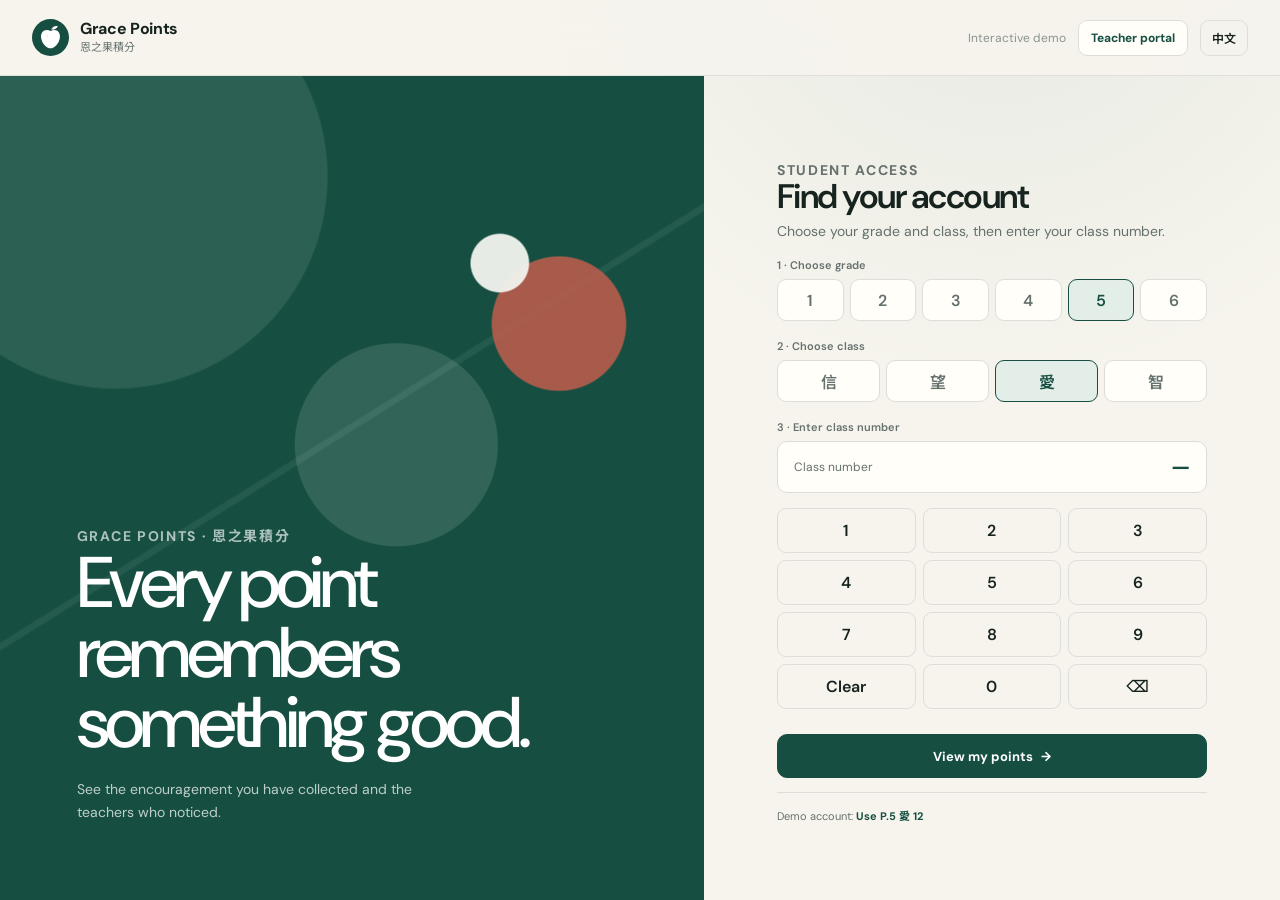
==== commit 0734859f: "Revert "Reimagine Grace Points as cyber command system" This reverts commit e60ef753e15220f3d438cb71" ====
--- a/index.html
+++ b/index.html
@@ -12,10 +12,10 @@
     <link rel="preconnect" href="https://fonts.googleapis.com" />
     <link rel="preconnect" href="https://fonts.gstatic.com" crossorigin />
     <link
-      href="https://fonts.googleapis.com/css2?family=Noto+Sans+TC:wght@400;500;600;700&family=Space+Grotesk:wght@400;500;600;700&display=swap"
+      href="https://fonts.googleapis.com/css2?family=DM+Sans:wght@400;500;600;700&family=Noto+Sans+TC:wght@400;500;600;700&display=swap"
       rel="stylesheet"
     />
-    <link rel="stylesheet" href="styles.css?v=4" />
+    <link rel="stylesheet" href="styles.css?v=3" />
   </head>
   <body data-page="student">
     <div class="app-shell">
@@ -50,6 +50,6 @@
     <div class="toast" id="toast" role="status" aria-live="polite"></div>
 
     <noscript>This demo needs JavaScript enabled.</noscript>
-    <script src="app.js?v=4" defer></script>
+    <script src="app.js?v=3" defer></script>
   </body>
 </html>
--- a/styles.css
+++ b/styles.css
@@ -2308,984 +2308,6 @@
   }
 }
 
-/* Grace Core cyber system */
-:root {
-  --ink: #eafff7;
-  --muted: #83a79b;
-  --soft: #55776d;
-  --paper: #050d0b;
-  --surface: #091713;
-  --surface-2: #0d201a;
-  --line: rgba(122, 255, 207, 0.16);
-  --jade: #55f4b6;
-  --jade-2: #2ed99c;
-  --jade-soft: rgba(85, 244, 182, 0.11);
-  --berry: #ff6f82;
-  --warning: #ffc66d;
-  --warning-soft: rgba(255, 198, 109, 0.12);
-  --danger: #ff7b8a;
-  --danger-soft: rgba(255, 123, 138, 0.12);
-  --shadow: 0 24px 80px rgba(0, 0, 0, 0.48);
-  --font: "Space Grotesk", "Noto Sans TC", system-ui, sans-serif;
-  color-scheme: dark;
-}
-
-html,
-body {
-  background: var(--paper);
-}
-
-body {
-  position: relative;
-  background-image:
-    linear-gradient(rgba(85, 244, 182, 0.025) 1px, transparent 1px),
-    linear-gradient(90deg, rgba(85, 244, 182, 0.025) 1px, transparent 1px);
-  background-size: 42px 42px;
-}
-
-body::before {
-  position: fixed;
-  inset: 0;
-  z-index: 200;
-  height: 1px;
-  background: linear-gradient(90deg, transparent, rgba(85, 244, 182, 0.32), transparent);
-  content: "";
-  pointer-events: none;
-  animation: system-scan 9s linear infinite;
-}
-
-@keyframes system-scan {
-  from { transform: translateY(-2px); }
-  to { transform: translateY(100vh); }
-}
-
-.topbar {
-  border-bottom-color: var(--line);
-  background: rgba(5, 13, 11, 0.9);
-}
-
-.brand-mark {
-  border: 1px solid rgba(85, 244, 182, 0.5);
-  background: rgba(85, 244, 182, 0.06);
-  box-shadow: inset 0 0 18px rgba(85, 244, 182, 0.12), 0 0 20px rgba(85, 244, 182, 0.08);
-  color: var(--jade);
-}
-
-.brand-mark circle {
-  fill: var(--jade);
-}
-
-.brand-copy small {
-  color: var(--jade-2);
-  letter-spacing: 0.07em;
-  text-transform: uppercase;
-}
-
-.portal-link,
-.language-button,
-.secondary-button {
-  border-color: var(--line);
-  background: rgba(85, 244, 182, 0.04);
-  color: var(--jade);
-}
-
-.portal-link:hover,
-.language-button:hover,
-.secondary-button:hover {
-  border-color: rgba(85, 244, 182, 0.55);
-  background: rgba(85, 244, 182, 0.09);
-  box-shadow: 0 0 24px rgba(85, 244, 182, 0.08);
-}
-
-.avatar {
-  border: 1px solid var(--line);
-  background: var(--jade-soft);
-  color: var(--jade);
-}
-
-.primary-button {
-  border-color: var(--jade);
-  background: var(--jade);
-  box-shadow: 0 0 24px rgba(85, 244, 182, 0.13);
-  color: #02100b;
-}
-
-.primary-button:hover:not(:disabled) {
-  background: #76ffca;
-  box-shadow: 0 0 34px rgba(85, 244, 182, 0.25);
-}
-
-input,
-select,
-textarea,
-.field-group select,
-.field-group input,
-.field-group textarea,
-.custom-points input {
-  border-color: var(--line);
-  background: rgba(7, 20, 16, 0.9);
-  color: var(--ink);
-}
-
-input::placeholder,
-textarea::placeholder {
-  color: #4e6e64;
-}
-
-.view-enter {
-  animation-name: cyber-view-enter;
-}
-
-@keyframes cyber-view-enter {
-  from { opacity: 0; clip-path: inset(0 0 100% 0); transform: translateY(5px); }
-  to { opacity: 1; clip-path: inset(0); transform: translateY(0); }
-}
-
-/* Teacher command surface */
-.compact-teacher-bar {
-  border-bottom-color: var(--line);
-  background: rgba(5, 13, 11, 0.74);
-}
-
-.text-tab {
-  color: var(--muted);
-  letter-spacing: 0.06em;
-  text-transform: uppercase;
-}
-
-.text-tab.active,
-.compact-balance strong {
-  color: var(--jade);
-  text-shadow: 0 0 18px rgba(85, 244, 182, 0.18);
-}
-
-.text-tab.active::after {
-  background: var(--jade);
-  box-shadow: 0 0 12px var(--jade);
-}
-
-.cyber-workspace {
-  display: grid;
-  grid-template-columns: 238px minmax(0, 1fr);
-  min-height: calc(100vh - var(--header-h) - 58px);
-}
-
-.filter-console {
-  display: flex;
-  min-width: 0;
-  flex-direction: column;
-  gap: 17px;
-  padding: 21px 18px 110px;
-  border-right: 1px solid var(--line);
-  background:
-    linear-gradient(180deg, rgba(85, 244, 182, 0.035), transparent 38%),
-    rgba(4, 14, 11, 0.82);
-}
-
-.console-heading {
-  display: flex;
-  align-items: center;
-  gap: 10px;
-  padding-bottom: 14px;
-  border-bottom: 1px solid var(--line);
-}
-
-.console-heading > div {
-  display: grid;
-  gap: 2px;
-}
-
-.console-heading span,
-.console-status span,
-.matrix-kicker {
-  color: var(--muted);
-  font-size: 9px;
-  font-weight: 700;
-  letter-spacing: 0.13em;
-  text-transform: uppercase;
-}
-
-.console-heading strong {
-  color: var(--jade);
-  font-size: 13px;
-  letter-spacing: 0.08em;
-}
-
-.signal-dot,
-.console-status i,
-.node-status i,
-.core-tag i {
-  display: inline-block;
-  width: 7px;
-  height: 7px;
-  border-radius: 50%;
-  background: var(--jade);
-  box-shadow: 0 0 12px var(--jade);
-  animation: signal-pulse 1.8s ease-in-out infinite;
-}
-
-@keyframes signal-pulse {
-  50% { opacity: 0.38; transform: scale(0.72); }
-}
-
-.filter-console .compact-mode-switch {
-  width: 100%;
-  height: 38px;
-  background: rgba(85, 244, 182, 0.055);
-}
-
-.filter-console .mode-switch button {
-  border: 1px solid transparent;
-  border-radius: 4px;
-  color: var(--muted);
-}
-
-.filter-console .mode-switch button.active {
-  border-color: rgba(85, 244, 182, 0.35);
-  background: rgba(85, 244, 182, 0.1);
-  box-shadow: inset 0 0 20px rgba(85, 244, 182, 0.06);
-  color: var(--jade);
-}
-
-.filter-console .compact-field,
-.filter-console .compact-search {
-  width: 100%;
-}
-
-.filter-console .compact-field select,
-.filter-console .compact-search input {
-  height: 41px;
-  border-radius: 3px;
-  background: rgba(4, 16, 12, 0.88);
-  color: var(--ink);
-}
-
-.filter-console .compact-search input::placeholder {
-  color: var(--muted);
-}
-
-.filter-console .compact-search {
-  margin-top: 2px;
-}
-
-.console-status {
-  display: flex;
-  align-items: center;
-  justify-content: space-between;
-  margin-top: auto;
-  padding-top: 14px;
-  border-top: 1px solid var(--line);
-}
-
-.console-status span {
-  display: inline-flex;
-  align-items: center;
-  gap: 7px;
-}
-
-.console-status strong {
-  color: var(--jade);
-  font-size: 10px;
-}
-
-.matrix-zone {
-  min-width: 0;
-  padding: 22px 26px 110px;
-}
-
-.matrix-toolbar {
-  display: flex;
-  min-height: 60px;
-  align-items: flex-start;
-  justify-content: space-between;
-  gap: 18px;
-  margin-bottom: 15px;
-}
-
-.matrix-kicker {
-  margin: 0 0 5px !important;
-  color: var(--jade-2);
-}
-
-.matrix-toolbar h2 {
-  margin: 0;
-  font-size: 24px;
-  font-weight: 500;
-  letter-spacing: -0.04em;
-}
-
-.matrix-toolbar .roster-title > p:last-child {
-  margin-top: 4px;
-  color: var(--muted);
-  font-size: 11px;
-}
-
-.matrix-select-all {
-  display: inline-flex;
-  min-height: 38px;
-  align-items: center;
-  gap: 8px;
-  padding: 0 12px;
-  border: 1px solid var(--line);
-  border-radius: 3px;
-  background: rgba(85, 244, 182, 0.025);
-  color: var(--muted);
-  font-size: 10px;
-  font-weight: 700;
-  letter-spacing: 0.08em;
-  text-transform: uppercase;
-}
-
-.matrix-select-all:hover,
-.matrix-select-all.active {
-  border-color: rgba(85, 244, 182, 0.48);
-  color: var(--jade);
-}
-
-.student-matrix {
-  display: grid;
-  grid-template-columns: repeat(4, minmax(150px, 1fr));
-  border-top: 1px solid var(--line);
-  border-left: 1px solid var(--line);
-}
-
-.student-node.student-row {
-  position: relative;
-  display: block;
-  min-height: 126px;
-  padding: 0;
-  overflow: hidden;
-  border: 0;
-  border-right: 1px solid var(--line);
-  border-bottom: 1px solid var(--line);
-  background: rgba(7, 20, 16, 0.36);
-  transition: background 180ms ease, box-shadow 180ms ease;
-}
-
-.student-node.student-row:hover {
-  background: rgba(85, 244, 182, 0.045);
-}
-
-.student-node::after {
-  position: absolute;
-  right: 0;
-  bottom: 0;
-  left: 0;
-  height: 1px;
-  background: linear-gradient(90deg, transparent, var(--jade), transparent);
-  content: "";
-  opacity: 0;
-  transform: translateX(-70%);
-  transition: opacity 160ms ease;
-}
-
-.student-node:hover::after {
-  opacity: 0.55;
-  animation: node-scan 1.4s linear infinite;
-}
-
-@keyframes node-scan {
-  to { transform: translateX(70%); }
-}
-
-.student-node.selected {
-  background: rgba(85, 244, 182, 0.09);
-  box-shadow: inset 0 0 34px rgba(85, 244, 182, 0.055);
-}
-
-.student-node.selected::before {
-  position: absolute;
-  inset: 0;
-  z-index: 2;
-  border: 1px solid rgba(85, 244, 182, 0.58);
-  content: "";
-  pointer-events: none;
-}
-
-.node-selector {
-  display: grid;
-  width: 100%;
-  min-height: 126px;
-  grid-template-columns: 1fr auto;
-  grid-template-rows: auto 1fr auto;
-  gap: 9px;
-  padding: 14px 15px;
-  text-align: left;
-}
-
-.node-status {
-  display: inline-flex;
-  align-items: center;
-  gap: 7px;
-  color: var(--muted);
-  font-size: 9px;
-  letter-spacing: 0.12em;
-}
-
-.node-status i {
-  width: 5px;
-  height: 5px;
-  box-shadow: 0 0 8px var(--jade);
-}
-
-.node-selector .check-control {
-  grid-column: 2;
-  grid-row: 1;
-  width: 18px;
-  height: 18px;
-  border-radius: 2px;
-  border-color: var(--line);
-  background: transparent;
-}
-
-.node-selector .check-control.checked {
-  border-color: var(--jade);
-  background: var(--jade);
-  color: #02100b;
-  box-shadow: 0 0 14px rgba(85, 244, 182, 0.26);
-}
-
-.node-selector .student-name {
-  grid-column: 1 / -1;
-  align-self: center;
-}
-
-.node-selector .student-name strong {
-  font-size: 14px;
-}
-
-.node-selector .student-name small {
-  color: var(--muted);
-  font-size: 10px;
-}
-
-.node-meta {
-  display: flex;
-  grid-column: 1 / -1;
-  align-items: center;
-  justify-content: space-between;
-  padding-right: 23px;
-}
-
-.node-meta .class-tag {
-  display: inline;
-  color: var(--muted);
-  font-size: 10px;
-}
-
-.node-meta .point-balance {
-  color: var(--jade);
-  font-size: 13px;
-}
-
-.node-meta .point-balance small {
-  font-size: 8px;
-  letter-spacing: 0.1em;
-}
-
-.node-detail {
-  position: absolute;
-  right: 10px;
-  bottom: 9px;
-  z-index: 4;
-  color: var(--soft);
-}
-
-.reward-compose {
-  grid-column: 1 / -1;
-  border-top-color: rgba(85, 244, 182, 0.3);
-  background:
-    linear-gradient(90deg, rgba(85, 244, 182, 0.05), transparent 32%),
-    rgba(5, 15, 12, 0.97);
-  box-shadow: 0 -18px 50px rgba(0, 0, 0, 0.38);
-}
-
-.reward-compose::before {
-  position: absolute;
-  top: -1px;
-  left: 0;
-  width: 18%;
-  height: 1px;
-  background: var(--jade);
-  box-shadow: 0 0 14px var(--jade);
-  content: "";
-}
-
-.compose-selection > strong,
-.summary-row strong,
-.point-balance {
-  color: var(--jade);
-}
-
-.compose-points .point-button,
-.compact-custom input,
-.compose-reason input {
-  border-radius: 3px;
-}
-
-.point-button {
-  border-color: var(--line);
-  background: rgba(85, 244, 182, 0.025);
-  color: var(--muted);
-}
-
-.point-button:hover,
-.point-button.active {
-  border-color: rgba(85, 244, 182, 0.5);
-  background: rgba(85, 244, 182, 0.1);
-  box-shadow: inset 0 0 18px rgba(85, 244, 182, 0.06);
-  color: var(--jade);
-}
-
-/* Student identity gateway */
-.student-login-view {
-  background: #050d0b;
-}
-
-.login-atmosphere {
-  border-right: 1px solid var(--line);
-  background:
-    radial-gradient(circle at 63% 25%, rgba(85, 244, 182, 0.09), transparent 19rem),
-    #06120f;
-}
-
-.orchard-pattern {
-  opacity: 1;
-  background:
-    linear-gradient(rgba(85, 244, 182, 0.05) 1px, transparent 1px),
-    linear-gradient(90deg, rgba(85, 244, 182, 0.05) 1px, transparent 1px),
-    radial-gradient(circle at 70% 25%, rgba(85, 244, 182, 0.07), transparent 26%);
-  background-size: 52px 52px, 52px 52px, auto;
-  animation: cyber-grid-drift 12s linear infinite alternate;
-}
-
-@keyframes cyber-grid-drift {
-  to { transform: scale(1.05) translate3d(-1.5%, 1.5%, 0); }
-}
-
-.core-orb {
-  position: absolute;
-  top: 9%;
-  right: 10%;
-  z-index: 2;
-  display: grid;
-  width: clamp(190px, 25vw, 320px);
-  aspect-ratio: 1;
-  place-items: center;
-  border: 1px solid rgba(85, 244, 182, 0.25);
-  border-radius: 50%;
-  box-shadow: inset 0 0 70px rgba(85, 244, 182, 0.04), 0 0 60px rgba(85, 244, 182, 0.04);
-  animation: core-breathe 4.2s ease-in-out infinite;
-}
-
-.core-orb::before,
-.core-orb::after {
-  position: absolute;
-  border: 1px solid rgba(85, 244, 182, 0.2);
-  border-radius: 50%;
-  content: "";
-}
-
-.core-orb::before {
-  inset: 13%;
-  border-style: dashed;
-  animation: core-spin 18s linear infinite;
-}
-
-.core-orb::after {
-  inset: 30%;
-  background: rgba(85, 244, 182, 0.07);
-  box-shadow: 0 0 45px rgba(85, 244, 182, 0.15), inset 0 0 30px rgba(85, 244, 182, 0.08);
-}
-
-.core-orb span {
-  z-index: 2;
-  color: var(--jade);
-  font-size: 22px;
-  font-weight: 700;
-  letter-spacing: 0.18em;
-  text-shadow: 0 0 16px rgba(85, 244, 182, 0.45);
-}
-
-.core-orb i,
-.core-orb b {
-  position: absolute;
-  width: 10px;
-  height: 10px;
-  border-radius: 50%;
-  background: var(--jade);
-  box-shadow: 0 0 18px var(--jade);
-}
-
-.core-orb i { top: 13%; left: 24%; }
-.core-orb b { right: 10%; bottom: 28%; width: 5px; height: 5px; }
-
-@keyframes core-breathe {
-  50% { transform: scale(1.035); box-shadow: inset 0 0 90px rgba(85, 244, 182, 0.07), 0 0 80px rgba(85, 244, 182, 0.08); }
-}
-
-@keyframes core-spin { to { transform: rotate(360deg); } }
-
-.login-atmosphere-copy {
-  z-index: 3;
-}
-
-.login-atmosphere-copy .eyebrow,
-.core-tag {
-  display: inline-flex;
-  align-items: center;
-  gap: 8px;
-  color: var(--jade-2);
-}
-
-.login-atmosphere-copy h2 {
-  color: var(--ink);
-  font-weight: 500;
-  text-shadow: 0 0 44px rgba(85, 244, 182, 0.08);
-}
-
-.login-panel-wrap {
-  position: relative;
-  background:
-    linear-gradient(rgba(85, 244, 182, 0.025) 1px, transparent 1px),
-    #07100e;
-  background-size: 100% 44px;
-}
-
-.login-panel > .eyebrow {
-  color: var(--jade-2);
-}
-
-.choice-button,
-.number-key,
-.number-display {
-  border-color: var(--line);
-  border-radius: 3px;
-  background: rgba(85, 244, 182, 0.025);
-}
-
-.choice-button:hover,
-.number-key:hover {
-  border-color: rgba(85, 244, 182, 0.4);
-  background: rgba(85, 244, 182, 0.07);
-}
-
-.choice-button.active {
-  border-color: var(--jade);
-  background: rgba(85, 244, 182, 0.11);
-  box-shadow: inset 0 0 18px rgba(85, 244, 182, 0.07), 0 0 16px rgba(85, 244, 182, 0.06);
-  color: var(--jade);
-}
-
-.number-display strong,
-.demo-hint button {
-  color: var(--jade);
-}
-
-.demo-hint {
-  border-top-color: var(--line);
-}
-
-/* Student account signal view */
-.student-home {
-  background: transparent;
-}
-
-.student-balance-stage {
-  position: relative;
-  border: 1px solid rgba(85, 244, 182, 0.24);
-  border-radius: 4px;
-  background:
-    linear-gradient(rgba(85, 244, 182, 0.035) 1px, transparent 1px),
-    linear-gradient(90deg, rgba(85, 244, 182, 0.035) 1px, transparent 1px),
-    rgba(7, 24, 18, 0.76);
-  background-size: 42px 42px;
-  box-shadow: inset 0 0 70px rgba(85, 244, 182, 0.035);
-}
-
-.core-tag {
-  position: absolute;
-  top: 22px;
-  left: 28px;
-  color: var(--jade-2) !important;
-  font-size: 9px !important;
-  font-weight: 700;
-  letter-spacing: 0.11em;
-  text-transform: uppercase;
-}
-
-.student-balance-stage strong {
-  color: var(--jade);
-  text-shadow: 0 0 35px rgba(85, 244, 182, 0.2);
-}
-
-.balance-fruit {
-  border-color: rgba(85, 244, 182, 0.25);
-  box-shadow: inset 0 0 40px rgba(85, 244, 182, 0.04);
-  animation: core-spin 22s linear infinite;
-}
-
-.balance-fruit::before {
-  inset: 22%;
-  border: 1px dashed rgba(85, 244, 182, 0.5);
-  background: rgba(85, 244, 182, 0.07);
-}
-
-.balance-fruit::after {
-  background: var(--jade);
-  box-shadow: 0 0 18px var(--jade);
-}
-
-.history-list,
-.history-row,
-.year-summary,
-.year-summary div {
-  border-color: var(--line);
-}
-
-.history-row {
-  position: relative;
-}
-
-.history-row::before {
-  position: absolute;
-  top: 50%;
-  left: 16px;
-  width: 1px;
-  height: 100%;
-  background: var(--line);
-  content: "";
-}
-
-.history-row:last-child::before { display: none; }
-
-.history-icon {
-  z-index: 1;
-  border: 1px solid var(--line);
-  background: var(--surface);
-  color: var(--jade);
-}
-
-.history-icon.redeem {
-  border-color: rgba(255, 123, 138, 0.25);
-  background: var(--surface);
-}
-
-/* Admin and activity data rails */
-.page-heading,
-.activity-section,
-.admin-content {
-  background: transparent;
-}
-
-.admin-metrics,
-.metric,
-.table-wrap,
-.data-table td,
-.teacher-spending-list,
-.spending-row {
-  border-color: var(--line);
-}
-
-.metric {
-  background: rgba(85, 244, 182, 0.018);
-}
-
-.metric strong,
-.spending-fill,
-.status-label::before {
-  color: var(--jade);
-}
-
-.spending-fill,
-.status-label::before {
-  background: var(--jade);
-  box-shadow: 0 0 10px rgba(85, 244, 182, 0.28);
-}
-
-.rollover-panel {
-  border: 1px solid rgba(85, 244, 182, 0.25);
-  border-radius: 4px;
-  background:
-    linear-gradient(135deg, rgba(85, 244, 182, 0.07), transparent 45%),
-    #081914;
-  box-shadow: inset 0 0 55px rgba(85, 244, 182, 0.025);
-}
-
-.rollover-panel .secondary-button {
-  border-color: var(--line);
-  background: var(--jade);
-  color: #02100b;
-}
-
-.modal-backdrop {
-  background: rgba(0, 6, 4, 0.78);
-}
-
-.modal {
-  border: 1px solid rgba(85, 244, 182, 0.28);
-  border-radius: 4px;
-  background:
-    linear-gradient(135deg, rgba(85, 244, 182, 0.045), transparent 38%),
-    #081510;
-}
-
-.modal-kicker,
-.pin-hint {
-  color: var(--jade) !important;
-}
-
-.toast {
-  border: 1px solid rgba(85, 244, 182, 0.3);
-  border-radius: 3px;
-  background: #081510;
-  color: var(--jade);
-}
-
-@media (max-width: 1120px) {
-  .student-matrix {
-    grid-template-columns: repeat(3, minmax(150px, 1fr));
-  }
-}
-
-@media (max-width: 900px) {
-  .cyber-workspace {
-    grid-template-columns: 1fr;
-  }
-
-  .filter-console {
-    display: grid;
-    grid-template-columns: 160px repeat(3, minmax(110px, 1fr));
-    gap: 10px;
-    padding: 14px 18px;
-    border-right: 0;
-    border-bottom: 1px solid var(--line);
-  }
-
-  .console-heading {
-    grid-column: 1;
-    grid-row: 1 / span 2;
-  }
-
-  .filter-console .compact-mode-switch {
-    grid-column: 2 / 4;
-  }
-
-  .filter-console .compact-search {
-    grid-column: 2 / -1;
-  }
-
-  .console-status {
-    display: none;
-  }
-
-  .matrix-zone {
-    padding: 18px 18px 110px;
-  }
-
-  .student-matrix {
-    grid-template-columns: repeat(3, minmax(140px, 1fr));
-  }
-}
-
-@media (max-width: 650px) {
-  .filter-console {
-    grid-template-columns: repeat(2, minmax(0, 1fr));
-    padding: 12px 14px;
-  }
-
-  .console-heading {
-    grid-column: 1 / -1;
-    grid-row: auto;
-    padding-bottom: 9px;
-  }
-
-  .filter-console .compact-mode-switch,
-  .filter-console .compact-search {
-    grid-column: 1 / -1;
-  }
-
-  .matrix-zone {
-    padding: 14px 14px 135px;
-  }
-
-  .matrix-toolbar h2 {
-    font-size: 20px;
-  }
-
-  .matrix-select-all {
-    padding: 0 9px;
-  }
-
-  .student-matrix {
-    grid-template-columns: repeat(2, minmax(0, 1fr));
-  }
-
-  .student-node.student-row,
-  .node-selector {
-    min-height: 116px;
-  }
-
-  .node-selector {
-    padding: 12px;
-  }
-
-  .node-meta {
-    padding-right: 19px;
-  }
-
-  .student-login-view {
-    display: block;
-  }
-
-  .login-atmosphere {
-    min-height: 350px;
-    border-right: 0;
-    border-bottom: 1px solid var(--line);
-  }
-
-  .core-orb {
-    top: 28px;
-    right: 24px;
-    width: 175px;
-  }
-
-  .login-atmosphere-copy h2 {
-    max-width: 310px;
-    font-size: 42px;
-  }
-
-  .login-panel-wrap {
-    padding-top: 30px;
-  }
-
-  .student-balance-stage {
-    border-radius: 3px;
-  }
-}
-
-@media (max-width: 420px) {
-  .student-matrix {
-    grid-template-columns: repeat(2, minmax(0, 1fr));
-  }
-
-  .matrix-toolbar {
-    min-height: 54px;
-  }
-
-  .matrix-select-all span:last-child {
-    display: none;
-  }
-
-  .node-selector .student-name strong {
-    font-size: 13px;
-  }
-
-  .core-orb {
-    width: 150px;
-  }
-}
-
 @media (prefers-reduced-motion: reduce) {
   *,
   *::before,
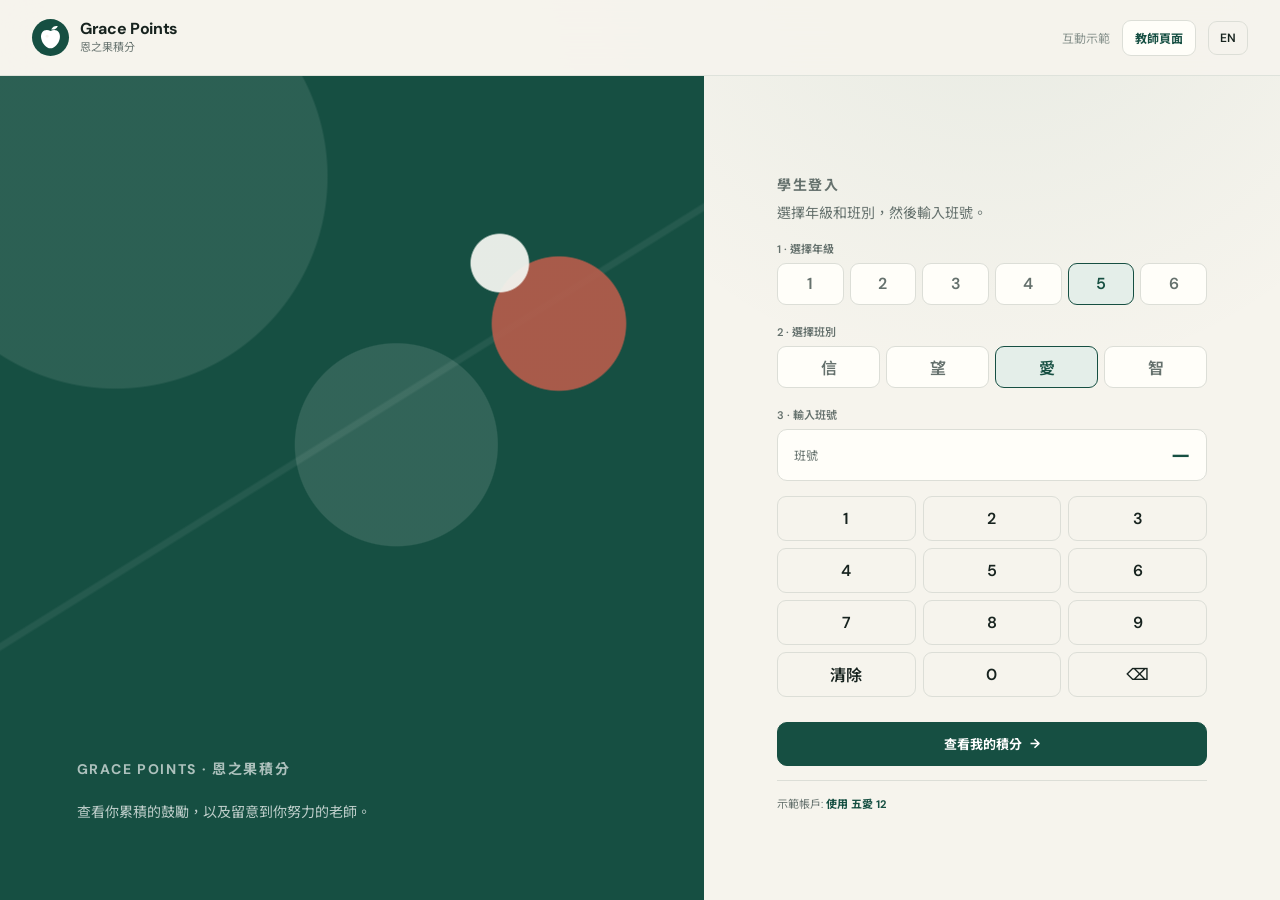
==== commit 08980603: "Make Traditional Chinese the default student experience" ====
--- a/index.html
+++ b/index.html
@@ -1,5 +1,5 @@
 <!doctype html>
-<html lang="en">
+<html lang="zh-Hant">
   <head>
     <meta charset="UTF-8" />
     <meta name="viewport" content="width=device-width, initial-scale=1.0" />
@@ -15,7 +15,7 @@
       href="https://fonts.googleapis.com/css2?family=DM+Sans:wght@400;500;600;700&family=Noto+Sans+TC:wght@400;500;600;700&display=swap"
       rel="stylesheet"
     />
-    <link rel="stylesheet" href="styles.css?v=3" />
+    <link rel="stylesheet" href="styles.css?v=5" />
   </head>
   <body data-page="student">
     <div class="app-shell">
@@ -35,10 +35,10 @@
         </a>
 
         <div class="topbar-actions">
-          <span class="demo-badge" data-i18n="demo">Interactive demo</span>
-          <a class="portal-link" href="teacher.html" data-i18n="teacherPortal">Teacher portal</a>
+          <span class="demo-badge" data-i18n="demo">互動示範</span>
+          <a class="portal-link" href="teacher.html" data-i18n="teacherPortal">教師頁面</a>
           <button class="language-button" id="language-toggle" type="button" aria-label="Switch language">
-            中文
+            EN
           </button>
         </div>
       </header>
@@ -50,6 +50,6 @@
     <div class="toast" id="toast" role="status" aria-live="polite"></div>
 
     <noscript>This demo needs JavaScript enabled.</noscript>
-    <script src="app.js?v=3" defer></script>
+    <script src="app.js?v=5" defer></script>
   </body>
 </html>
